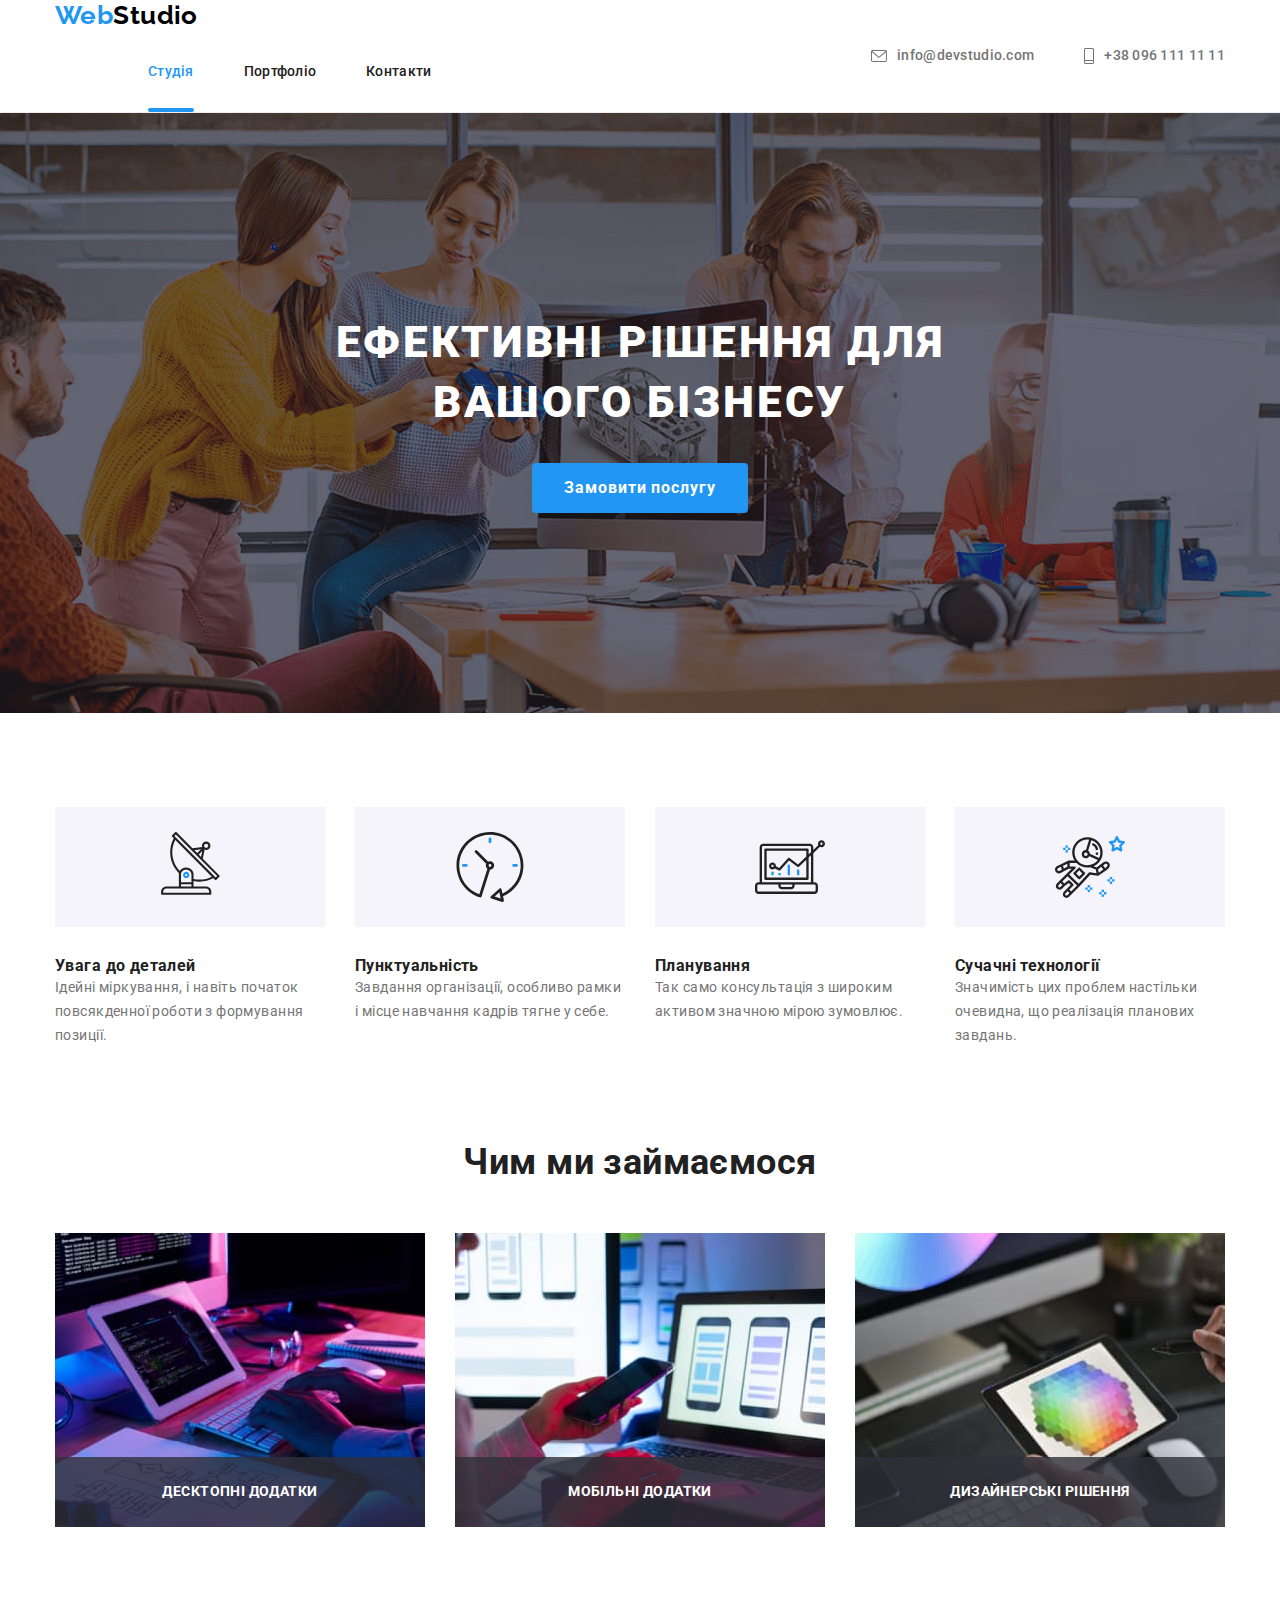
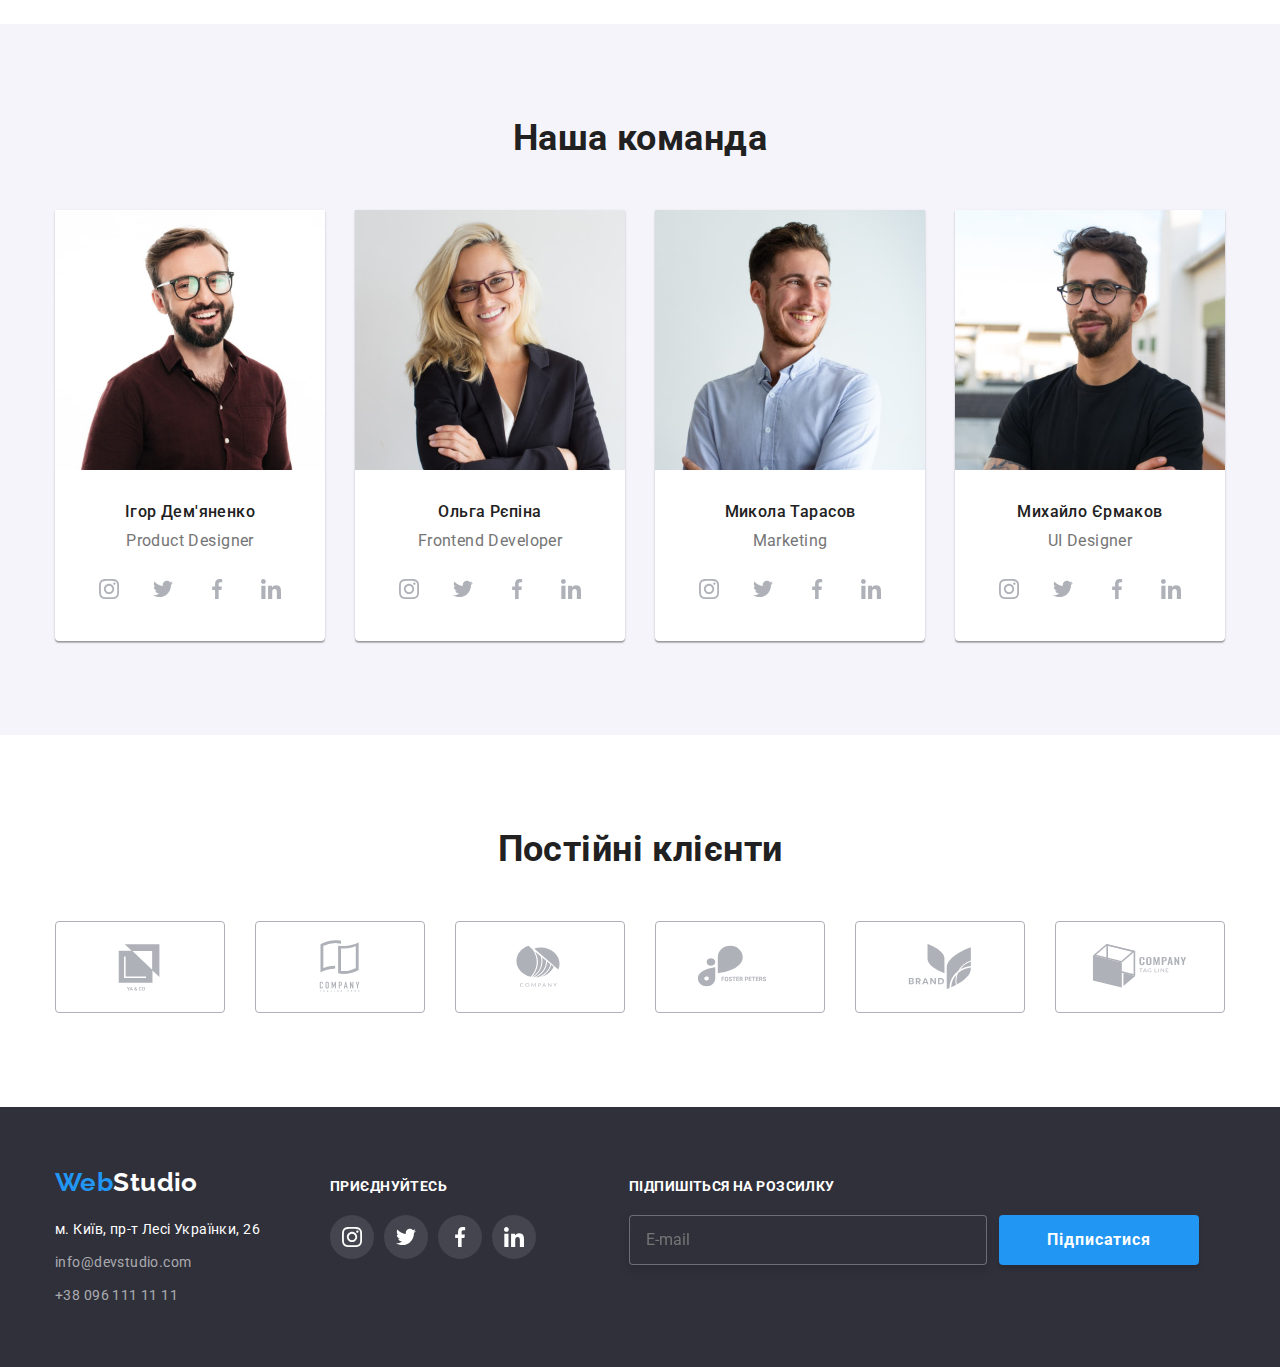
==== index.html @ 60413f48 "bem metodology" ====
<!DOCTYPE html>
<html lang="uk">
  <head>
    <meta charset="UTF-8" />
    <meta http-equiv="X-UA-Compatible" content="IE=edge" />
    <meta name="viewport" content="width=device-width, initial-scale=1.0" />
    <title>WebStudio</title>
    <link
      href="https://fonts.googleapis.com/css2?family=Raleway:wght@700&family=Roboto:wght@400;500;700;900&display=swap"
      rel="stylesheet"
    />
    <link
      rel="stylesheet"
      href="https://cdnjs.cloudflare.com/ajax/libs/modern-normalize/1.1.0/modern-normalize.min.css"
    />
    <link rel="stylesheet" href="./css/style.css" />
  </head>
  <body>
    <!--Header-->
    <header class="page-header">
      <div class="container container--nav">
        <nav class="site-nav">
          <a href="./index.html" class="header-logo"
            ><span class="header-logo__accent">Web</span>Studio</a
          >
          <ul class="site-nav__list">
            <li class="site-nav__item">
              <a href="./index.html" class="site-nav__link site-nav__current"
                >Студія</a
              >
            </li>
            <li class="site-nav__item">
              <a href="./portfolio.html" class="site-nav__link">Портфоліо</a>
            </li>
            <li class="site-nav_item">
              <a href="" class="site-nav__link">Контакти</a>
            </li>
          </ul>
        </nav>
        <ul class="header-address">
          <li class="header-adress__item">
            <a href="mailto:info@devstudio.com" class="header-adress__link"
              ><svg class="header-adress__icon" width="16" height="12">
                <use href="./images/symbol-defs.svg#icon-letter"></use></svg
              >info@devstudio.com</a
            >
          </li>
          <li class="header-adress__item">
            <a href="tel:+380961111111" class="header-adress__link"
              ><svg class="header-adress__icon" width="10" height="16">
                <use href="./images/symbol-defs.svg#icon-phone"></use></svg
              >+38 096 111 11 11</a
            >
          </li>
        </ul>
      </div>
    </header>
    <!--Unique pages-->
    <main>
      <!--Hero-->
      <section class="hero-page overlay">
        <h1 class="hero-page__header">Ефективні рішення для вашого бізнесу</h1>
        <button data-modal-open type="button" class="hero-page__button button">
          Замовити послугу
        </button>
      </section>
      <!--About company-->
      <section class="section about-company">
        <div class="container">
          <h2 class="about-company__title section-title" hidden>
            Про нашу компанію
          </h2>
          <ul class="about-company__list">
            <li class="about-company__item">
              <div class="about-company__advantages-section">
                <svg class="advantages-icon" width="70" height="70">
                  <use href="./images/symbol-defs.svg#icon-antenna"></use>
                </svg>
              </div>
              <h3 class="section-title">Увага до деталей</h3>
              <p class="about-company__advantages">
                Ідейні міркування, і навіть початок повсякденної роботи з
                формування позиції.
              </p>
            </li>
            <li class="about-company__item">
              <div class="about-company__advantages-section">
                <svg class="advantages-icon" width="70" height="70">
                  <use href="./images/symbol-defs.svg#icon-clock"></use>
                </svg>
              </div>
              <h3 class="section-title">Пунктуальність</h3>
              <p class="about-company__advantages">
                Завдання організації, особливо рамки і місце навчання кадрів
                тягне у себе.
              </p>
            </li>
            <li class="about-company__item">
              <div class="about-company__advantages-section">
                <svg class="advantages-icon" width="70" height="70">
                  <use href="./images/symbol-defs.svg#icon-diagram"></use>
                </svg>
              </div>
              <h3 class="section-title">Планування</h3>
              <p class="about-company__advantages">
                Так само консультація з широким активом значною мірою зумовлює.
              </p>
            </li>
            <li class="item">
              <div class="about-company__advantages-section">
                <svg class="advantages-icon" width="70" height="70">
                  <use href="./images/symbol-defs.svg#icon-astronaut"></use>
                </svg>
              </div>
              <h3 class="section-title">Сучачні технології</h3>
              <p class="about-company__advantages">
                Значимість цих проблем настільки очевидна, що реалізація
                планових завдань.
              </p>
            </li>
          </ul>
        </div>
      </section>
      <!-- What do we do? -->
      <section class="section what-we-do">
        <div class="container">
          <h2 class="what-we-do__title section-title">Чим ми займаємося</h2>
          <ul class="what-we-do__list">
            <li class="what-we-do__item">
              <img
                class="what-we-do__image"
                src="./images/img.jpg"
                alt="Картинка роботи №1"
                width="370"
              />
              <div class="what-we-do__description">
                <p>Десктопні додатки</p>
              </div>
            </li>
            <li class="what-we-do__item">
              <img
                class="what-we-do__image"
                src="./images/img2.jpg"
                alt="Картинка роботи №2"
                width="370"
              />
              <div class="what-we-do__description">
                <p>Мобільні додатки</p>
              </div>
            </li>
            <li class="what-we-do__item">
              <img
                class="what-we-do__image"
                src="./images/img3.jpg"
                alt="Картинка роботи №3"
                width="370"
              />
              <div class="what-we-do__description">
                <p>Дизайнерські рішення</p>
              </div>
            </li>
          </ul>
        </div>
      </section>
      <!-- Our team -->
      <section class="section our-team">
        <div class="container">
          <h2 class="our-team__title section-title">Наша команда</h2>
          <ul class="our-team__list">
            <li class="our-team__item">
              <img
                class="worker-photo"
                src="./images/first-worker.jpg"
                alt="Перший працівник"
                width="270"
              />
              <div class="team-characteristic">
                <h3 class="team-characteristic__title section-title">
                  Ігор Дем'яненко
                </h3>
                <p class="team-characteristic__description">Product Designer</p>
                <ul class="social-list">
                  <li class="social-list__item">
                    <a
                      class="social-list__link"
                      href="https://www.instagram.com/"
                      target="_blank"
                      rel="noreferrer noopener"
                    >
                      <svg class="social-list__icon" width="20" height="20">
                        <use
                          href="./images/symbol-defs.svg#icon-instagram"
                        ></use>
                      </svg>
                    </a>
                  </li>
                  <li class="social-list__item">
                    <a class="social-list__link" href="">
                      <svg class="social-list__icon" width="20" height="20">
                        <use href="./images/symbol-defs.svg#icon-twitter"></use>
                      </svg>
                    </a>
                  </li>
                  <li class="social-list__item">
                    <a class="social-list__link" href="">
                      <svg class="social-list__icon" width="20" height="20">
                        <use
                          href="./images/symbol-defs.svg#icon-facebook"
                        ></use>
                      </svg>
                    </a>
                  </li>
                  <li class="social-list__item">
                    <a class="social-list__link" href="">
                      <svg class="social-list__icon" width="20" height="20">
                        <use
                          href="./images/symbol-defs.svg#icon-linkedin"
                        ></use>
                      </svg>
                    </a>
                  </li>
                </ul>
              </div>
            </li>
            <li class="our-team__item">
              <img
                class="worker-photo"
                src="./images/second-worker.jpg"
                alt="Другий працівник"
                width="270"
              />
              <div class="team-characteristic">
                <h3 class="team-characteristic__title section-title">
                  Ольга Рєпіна
                </h3>
                <p class="team-characteristic__description">
                  Frontend Developer
                </p>
                <ul class="social-list">
                  <li class="social-list__item">
                    <a
                      class="social-list__link"
                      href="https://www.instagram.com/"
                      target="_blank"
                      rel="noreferrer noopener"
                    >
                      <svg class="social-list__icon" width="20" height="20">
                        <use
                          href="./images/symbol-defs.svg#icon-instagram"
                        ></use>
                      </svg>
                    </a>
                  </li>
                  <li class="social-list__item">
                    <a class="social-list__link" href="">
                      <svg class="social-list__icon" width="20" height="20">
                        <use href="./images/symbol-defs.svg#icon-twitter"></use>
                      </svg>
                    </a>
                  </li>
                  <li class="social-list__item">
                    <a class="social-list__link" href="">
                      <svg class="social-list__icon" width="20" height="20">
                        <use
                          href="./images/symbol-defs.svg#icon-facebook"
                        ></use>
                      </svg>
                    </a>
                  </li>
                  <li class="social-list__item">
                    <a class="social-list__link" href="">
                      <svg class="social-list__icon" width="20" height="20">
                        <use
                          href="./images/symbol-defs.svg#icon-linkedin"
                        ></use>
                      </svg>
                    </a>
                  </li>
                </ul>
              </div>
            </li>
            <li class="our-team__item">
              <img
                class="worker-photo"
                src="./images/third-worker.jpg"
                alt="Третій працівник"
                width="270"
              />
              <div class="team-characteristic">
                <h3 class="team-characteristic__title section-title">
                  Микола Тарасов
                </h3>
                <p class="team-characteristic__description">Marketing</p>
                <ul class="social-list">
                  <li class="social-list__item">
                    <a class="social-list__link" href="">
                      <svg class="social-list__icon" width="20" height="20">
                        <use
                          href="./images/symbol-defs.svg#icon-instagram"
                        ></use>
                      </svg>
                    </a>
                  </li>
                  <li class="social-list__item">
                    <a class="social-list__link" href="">
                      <svg class="social-list__icon" width="20" height="20">
                        <use href="./images/symbol-defs.svg#icon-twitter"></use>
                      </svg>
                    </a>
                  </li>
                  <li class="social-list__item">
                    <a class="social-list__link" href="">
                      <svg class="social-list__icon" width="20" height="20">
                        <use
                          href="./images/symbol-defs.svg#icon-facebook"
                        ></use>
                      </svg>
                    </a>
                  </li>
                  <li class="social-list__item">
                    <a class="social-list__link" href="">
                      <svg class="social-list__icon" width="20" height="20">
                        <use
                          href="./images/symbol-defs.svg#icon-linkedin"
                        ></use>
                      </svg>
                    </a>
                  </li>
                </ul>
              </div>
            </li>
            <li class="our-team__item">
              <img
                class="worker-photo"
                src="./images/fourth-worker.jpg"
                alt="Четвертий працівник"
                width="270"
              />
              <div class="team-characteristic">
                <h3 class="team-characteristic__title section-title">
                  Михайло Єрмаков
                </h3>
                <p class="team-characteristic__description">UI Designer</p>
                <ul class="social-list">
                  <li class="social-list__item">
                    <a class="social-list__link" href="">
                      <svg class="social-list__icon" width="20" height="20">
                        <use
                          href="./images/symbol-defs.svg#icon-instagram"
                        ></use>
                      </svg>
                    </a>
                  </li>
                  <li class="social-list__item">
                    <a class="social-list__link" href="">
                      <svg class="social-list__icon" width="20" height="20">
                        <use href="./images/symbol-defs.svg#icon-twitter"></use>
                      </svg>
                    </a>
                  </li>
                  <li class="social-list__item">
                    <a class="social-list__link" href="">
                      <svg class="social-list__icon" width="20" height="20">
                        <use
                          href="./images/symbol-defs.svg#icon-facebook"
                        ></use>
                      </svg>
                    </a>
                  </li>
                  <li class="social-list__item">
                    <a class="social-list__link" href="">
                      <svg class="social-list__icon" width="20" height="20">
                        <use
                          href="./images/symbol-defs.svg#icon-linkedin"
                        ></use>
                      </svg>
                    </a>
                  </li>
                </ul>
              </div>
            </li>
          </ul>
        </div>
      </section>
      <!-- Our clients section -->
      <section class="section our-clients">
        <h2 class="our-clients__title section-title">Постійні клієнти</h2>
        <ul class="our-clients__list">
          <li class="our-clients__item">
            <a class="our-clients__link" href="">
              <svg class="our-clients__icon" width="106" height="60">
                <use href="./images/symbol-defs.svg#icon-Logo"></use>
              </svg>
            </a>
          </li>
          <li class="our-clients__item">
            <a class="our-clients__link" href="">
              <svg class="our-clients__icon" width="106" height="60">
                <use href="./images/symbol-defs.svg#icon-Logo-2"></use>
              </svg>
            </a>
          </li>
          <li class="our-clients__item">
            <a class="our-clients__link" href="">
              <svg class="our-clients__icon" width="106" height="60">
                <use href="./images/symbol-defs.svg#icon-Logo-3"></use>
              </svg>
            </a>
          </li>
          <li class="our-clients__item">
            <a class="our-clients__link" href="">
              <svg class="our-clients__icon" width="106" height="60">
                <use href="./images/symbol-defs.svg#icon-Logo-4"></use>
              </svg>
            </a>
          </li>
          <li class="our-clients__item">
            <a class="our-clients__link" href="">
              <svg class="our-clients__icon" width="106" height="60">
                <use href="./images/symbol-defs.svg#icon-Logo-5"></use>
              </svg>
            </a>
          </li>
          <li class="our-clients__item">
            <a class="our-clients__link" href="">
              <svg class="our-clients__icon" width="106" height="60">
                <use href="./images/symbol-defs.svg#icon-Logo-6"></use>
              </svg>
            </a>
          </li>
        </ul>
      </section>
    </main>
    <!-- fotter -->
    <footer class="page-footer">
      <div class="container container-footer">
        <div class="main-footer">
          <a href="./index.html" class="footer-logo"
            ><span class="footer-logo__accent">Web</span>Studio</a
          >
          <address class="footer-address">
            <ul class="footer-address__list">
              <li class="footer-address__item">
                <a
                  href="https://goo.gl/maps/tUJnpnbdcwp7W9dC6"
                  target="_blank"
                  rel="noreferrer noopener"
                  class="footer-address__map"
                  >м. Київ, пр-т Лесі Українки, 26</a
                >
              </li>
              <li class="footer-address__item">
                <a href="mailto:info@devstudio.com" class="footer-address__info"
                  >info@devstudio.com</a
                >
              </li>
              <li class="footer-address__item">
                <a href="tel:+380961111111" class="footer-address__info"
                  >+38 096 111 11 11</a
                >
              </li>
            </ul>
          </address>
        </div>
        <div class="page-footer__joinUs">
          <strong class="page-footer__strong">Приєднуйтесь</strong>
          <ul class="footer-social-list social-list">
            <li class="footer-social-list__item">
              <a class="footer-social-list__link" href="">
                <svg class="footer-social-list__icon" width="20" height="20">
                  <use href="./images/symbol-defs.svg#icon-instagram"></use>
                </svg>
              </a>
            </li>
            <li class="footer-social-list__item">
              <a class="footer-social-list__link" href="">
                <svg class="footer-social-list__icon" width="20" height="20">
                  <use href="./images/symbol-defs.svg#icon-twitter"></use>
                </svg>
              </a>
            </li>
            <li class="footer-social-list__item">
              <a class="footer-social-list__link" href="">
                <svg class="footer-social-list__icon" width="20" height="20">
                  <use href="./images/symbol-defs.svg#icon-facebook"></use>
                </svg>
              </a>
            </li>
            <li class="footer-social-list__item">
              <a class="footer-social-list__link" href="">
                <svg class="footer-social-list__icon" width="20" height="20">
                  <use href="./images/symbol-defs.svg#icon-linkedin"></use>
                </svg>
              </a>
            </li>
          </ul>
        </div>
        <div class="mailing-list">
          <strong class="page-footer__strong">Підпишіться на розсилку</strong>
          <div>
            <form action="" class="mailing-list__wrapper">
              <input
                type="email"
                name="mailing-email"
                placeholder="E-mail"
                class="mailing-list__input"
              />
              <button type="button" class="mailing-list__button button">
                Підписатися
              </button>
            </form>
          </div>
        </div>
      </div>
    </footer>
    <!-- modal -->
    <div class="backdrop is-hidden" data-modal>
      <div class="modal">
        <button
          type="button"
          class="modal__close-button button"
          data-modal-close
        >
          <svg class="modal__close-icon">
            <use href="./images/symbol-defs.svg#icon-close-back"></use>
          </svg>
        </button>
        <h2 class="modal__title">Залиште свої дані, ми вам передвонимо</h2>
        <form action="" class="modal-form">
          <div class="modal-form__form-element">
            <label for="name" class="modal-form__label">Ім'я</label>
            <div class="modal-form__input-wrap">
              <input
                type="text"
                id="name"
                name="name"
                class="modal-form__input"
                required
              />
              <svg class="modal-form__form-icon" width="18" height="18">
                <use href="./images/symbol-defs.svg#icon-person-black"></use>
              </svg>
            </div>
          </div>

          <div class="modal-form__form-element">
            <label for="tel" class="modal-form__label">Телефон</label>
            <div class="modal-form__input-wrap">
              <input
                type="tel"
                id="tel"
                name="tel"
                class="modal-form__input"
                required
              />
              <svg class="modal-form__form-icon" width="18" height="18">
                <use href="./images/symbol-defs.svg#icon-phone-black"></use>
              </svg>
            </div>
          </div>

          <div class="modal-form__form-element">
            <label for="email" class="modal-form__label">Пошта</label>
            <div class="modal-form__input-wrap">
              <input
                type="email"
                id="email"
                name="email"
                class="modal-form__input"
                required
              />
              <svg class="modal-form__form-icon" width="18" height="18">
                <use href="./images/symbol-defs.svg#icon-email-black"></use>
              </svg>
            </div>
          </div>

          <div class="modal-form__form-element">
            <label for="textarea" class="modal-form__label">Комментар</label>
            <textarea
              name="textarea"
              id="textarea"
              placeholder="Введіть текст"
              class="modal-form__textarea"
            ></textarea>
          </div>
          <div class="accept">
            <input
              type="checkbox"
              id="checkbox"
              name="checkbox"
              class="accept__input"
              required
            />
            <label for="checkbox" class="accept__label">
              <div class="accept__checkbox">
                <svg class="accept-tick">
                  <use href="./images/symbol-defs.svg#icon-tick"></use>
                </svg>
              </div>
              Погоджуюся з розсилкою та приймаю &#8201;
              <a href="./index.html" class="accept__link"> Умови договору</a>
            </label>
          </div>
          <button type="submit" class="button modal-button">Відправити</button>
        </form>
      </div>
    </div>
    <script src="./js/modal.js"></script>
  </body>
</html>
---- css/style.css ----
/* Palette
primary white color #FFFFFF
secondary blue color #2196F3
black text color for headers #212121
description text color #757575
primary black background color #2F303A
secondary white background color #F5F4FA
completly dark color #000000
 */

:root {
  --primary-color: #ffffff;
  --secondary-color: #2196f3;
  --header-text-color: #212121;
  --description-text-color: #757575;
  --primary-background-color: #2f303a;
  --secondary-background-color: #f5f4fa;
  --dark-logo-color: #000000;
  --border-color: #eeeeee;
  --white-transparent-color: rgba(255, 255, 255, 0.6);
}

/* general */
body {
  color: var(--description-text-color);
  font-family: Roboto, sans-serif;
  letter-spacing: 0.03em;
  font-size: 14px;
}

.container {
  margin: 0 auto;
  width: 1200px;
  padding-left: 15px;
  padding-right: 15px;
  /* outline: 2px solid tomato; */
}

ul {
  list-style: none;
  margin: 0;
  padding: 0;
}
h1,
h2,
h3,
h4,
h5,
h6,
p {
  margin: 0;
  padding: 0;
}

.section-title {
  color: var(--header-text-color);
}

.section {
  padding-top: 94px;
  padding-bottom: 94px;
}

a {
  text-decoration: none;
}

img {
  max-width: 100%;
  height: auto;
}

.button {
  cursor: pointer;
  font-family: inherit;
}
/* general header */

.page-header {
  border-bottom: 1px solid var(--border-color);
}
.header-logo {
  color: var(--dark-logo-color);

  font-family: "Raleway";
  font-weight: 700;
  font-size: 26px;
  line-height: 1.19;
}

.header-logo__accent {
  color: var(--secondary-color);
}

.container--nav {
  display: flex;
  align-items: center;
}

.site-nav__list {
  display: flex;
  align-items: center;
  margin-left: 93px;
}

.site-nav__list .site-nav__item:not(:last-child) {
  margin-right: 50px;
}

.site-nav__list .site-nav__item {
  display: block;
  padding-top: 32px;
  padding-bottom: 32px;
}

.site-nav__link {
  color: var(--header-text-color);

  font-weight: 500;
  /* font-size: 14px; */
  line-height: 1.14;
  letter-spacing: 0.02em;
  transition: color 250ms cubic-bezier(0.4, 0, 0.2, 1);
}

.site-nav__link:hover,
.site-nav__link:focus {
  color: var(--secondary-color);
}

.site-nav__link.site-nav__current {
  color: var(--secondary-color);
  position: relative;
}

.site-nav__link.site-nav__current::after {
  content: "";
  display: inline-block;
  width: 100%;

  position: absolute;
  height: 4px;
  border-radius: 2px;
  left: 0;
  bottom: -33px;
  background-color: var(--secondary-color);
}

.header-address {
  align-items: center;
  display: flex;
  margin-left: auto;
}

.header-adress__item + .header-adress__item {
  margin-left: 50px;
}

.header-adress__link {
  display: flex;
  align-items: center;

  color: var(--description-text-color);
  font-weight: 500;
  font-size: 14px;
  line-height: 1.14;
  letter-spacing: 0.02em;

  transition: color 250ms cubic-bezier(0.4, 0, 0.2, 1);
}

.header-adress__link:hover,
.header-adress__link:focus {
  /* fill: var(--secondary-color); */
  color: var(--secondary-color);
}

.header-adress__icon {
  margin-right: 10px;
  fill: currentColor;
}

/* general footer  */

.page-footer {
  background-color: var(--primary-background-color);
  padding-top: 60px;
  padding-bottom: 60px;
}

.container-footer {
  display: flex;
  align-items: baseline;
}

.footer-address {
  line-height: 1.71;
}

.footer-adress__list {
  display: flex;
  flex-direction: column;
}

.footer-address__item:not(:last-child) {
  margin-bottom: 9px;
}

.footer-logo {
  margin-bottom: 20px;
  display: block;

  color: var(--primary-color);
  font-family: "Raleway";
  font-weight: 700;
  font-size: 26px;
  line-height: 1.19;
}

.footer-logo__accent {
  color: var(--secondary-color);
}

.footer-address__info {
  color: var(--white-transparent-color);
  font-style: normal;
  transition: color 250ms cubic-bezier(0.4, 0, 0.2, 1);
}

.footer-address__info:hover,
.footer-address__info:focus {
  color: var(--secondary-color);
}

.footer-address__map {
  color: var(--primary-color);
  font-style: normal;
  transition: color 250ms cubic-bezier(0.4, 0, 0.2, 1);
}

.footer-address__map:hover,
.footer-address__map:focus {
  color: var(--secondary-color);
}

.page-footer__joinUs {
  margin-left: 70px;
}

.page-footer__strong {
  color: var(--primary-color);
  font-weight: 700;
  font-size: 14px;
  line-height: 1.14;
  text-transform: uppercase;
}

.footer-social-list {
  margin-top: 20px;
  margin-bottom: 0;
}

.footer-social-list__link {
  /* padding: 12px; */
  border-radius: 50px;
  background-color: rgba(255, 255, 255, 0.1);
  display: flex;
  width: 44px;
  height: 44px;
  align-items: center;
  justify-content: center;
  transition: background-color 250ms cubic-bezier(0.4, 0, 0.2, 1);
}

.footer-social-list__link:hover,
.footer-social-list__link:focus {
  background-color: var(--secondary-color);
}

.footer-social-list__icon {
  fill: var(--primary-color);
}

.mailing-list {
  margin-left: 93px;
}

.mailing-list__wrapper {
  display: flex;
  align-items: baseline;
}

.mailing-list__input {
  margin-top: 20px;
  margin-right: 12px;
  padding: 15px 16px;
  width: 358px;
  height: 50px;

  border: 1px solid rgba(255, 255, 255, 0.3);
  filter: drop-shadow(0px 4px 4px rgba(0, 0, 0, 0.15));
  border-radius: 4px;

  color: rgba(255, 255, 255, 0.6);
  background: var(--primary-background-color);
  font-size: 16px;
  line-height: 1.25;
  outline: none;
}

.mailing-list__button {
  height: 50px;
  min-width: 200px;
  display: flex;
  align-items: center;
  justify-content: center;
  letter-spacing: 0.06em;

  background: #2196f3;
  box-shadow: 0px 4px 4px rgba(0, 0, 0, 0.15);
  border: none;
  border-radius: 4px;
  font-weight: 700;
  font-size: 16px;
  line-height: 1.88;

  color: var(--primary-color);
}

.mailing-list__::after {
  margin-left: 10px;
  content: "";
  width: 24px;
  height: 24px;
  background-image: url(../images/icon\ send.svg);
  background-size: contain;
}
/* main */
/* hero page */

.overlay {
  height: 600px;
  max-width: 1600px;

  margin-left: auto;
  margin-right: auto;
  background-image: linear-gradient(
      to right,
      rgba(47, 48, 58, 0.4),
      rgba(47, 48, 58, 0.4)
    ),
    url(../images/hero-img.png);

  background-size: cover;
  background-position: center;
  background-repeat: no-repeat;
}

.hero-page {
  padding-top: 200px;
  padding-bottom: 200px;

  text-align: center;
}

.hero-page__header {
  width: 696px;
  margin: 0 auto;
  margin-bottom: 30px;

  color: var(--primary-color);
  font-family: "Roboto";
  font-weight: 900;
  font-size: 44px;
  line-height: 1.36;

  letter-spacing: 0.06em;
  text-transform: uppercase;
}

.hero-page__button {
  display: inline-block;
  border-radius: 4px;
  min-width: 216px;
  min-height: 50px;

  color: var(--primary-color);
  background-color: var(--secondary-color);
  font-weight: 700;
  font-size: 16px;
  line-height: 1.88;
  letter-spacing: 0.06em;
  border: 0px;
}

/* About company section */

.about-company__title {
  margin-bottom: 10px;

  font-weight: 700;
  font-size: 14px;
  line-height: 1.14;
  letter-spacing: 0.03em;
  text-transform: uppercase;
}

.about-company__list {
  display: flex;
}

.about-company__item:not(:last-child) {
  margin-right: 30px;
}

.about-company__advantages-section {
  margin-bottom: 30px;
  display: flex;
  align-items: center;
  justify-content: center;

  width: 270px;
  height: 120px;
  background-color: var(--secondary-background-color);
}

.about-company__advantages {
  width: 270px;
  line-height: 1.71;
}

/* What do we do section */
.what-we-do {
  padding-top: 0;
}

.what-we-do__title {
  margin-bottom: 50px;

  font-weight: 700;
  font-size: 36px;
  line-height: 1.16;
  text-align: center;
}

.what-we-do__list {
  display: flex;
}

.what-we-do__item {
  position: relative;
}

.what-we-do__item:not(:last-child) {
  margin-right: 30px;
}

.what-we-do__description {
  width: 370px;
  height: 70px;
  position: absolute;
  background-color: rgba(47, 48, 58, 0.8);
  left: 0;
  bottom: 3px;
  display: flex;
  align-items: center;
  justify-content: center;

  font-family: "Roboto";
  font-weight: 700;
  font-size: 14px;
  line-height: 1.14;
  text-transform: uppercase;
  color: var(--primary-color);
}

.what-we-do__image {
  max-width: 100%;
  height: auto;
}

/* Our team section */
.our-team {
  background-color: var(--secondary-background-color);
}
.our-team__title {
  margin-bottom: 50px;
  font-weight: 700;
  font-size: 36px;
  line-height: 1.16;
  text-align: center;
}

.our-team__list {
  display: flex;
}

.our-team__item {
  text-align: center;
  background-color: var(--primary-color);

  box-shadow: 0px 1px 3px rgba(0, 0, 0, 0.12), 0px 1px 1px rgba(0, 0, 0, 0.14),
    0px 2px 1px rgba(0, 0, 0, 0.2);
  border-radius: 0px 0px 4px 4px;
}

.our-team__item:not(:last-child) {
  margin-right: 30px;
}

.team-characteristic__title {
  margin-bottom: 10px;

  font-weight: 500;
  font-size: 16px;
  line-height: 1.18;
}

.team-characteristic {
  padding-top: 30px;
  padding-bottom: 30px;
}

.team-characteristic__description {
  margin-bottom: 16px;
  font-size: 16px;
  line-height: 1.18;
}

.social-list {
  display: flex;
  justify-content: center;
  align-items: center;
  gap: 10px;
}

.social-list__link {
  display: flex;
  width: 44px;
  height: 44px;
  align-items: center;
  justify-content: center;

  transition: background-color 250ms cubic-bezier(0.4, 0, 0.2, 1),
    border-radius 250ms cubic-bezier(0.4, 0, 0.2, 1);
}

.social-list__link:hover,
.social-list__link:focus {
  background-color: var(--secondary-color);
  border-radius: 50px;
}

.social-list__icon {
  fill: #afb1b8;
  transition: fill 250ms cubic-bezier(0.4, 0, 0.2, 1);
}

.social-list__link:hover .social-list__icon,
.social-list__link:focus .social-list__icon {
  fill: var(--primary-color);
}

/* Our clients */
.our-clients__title {
  text-align: center;
  font-weight: 700;
  font-size: 36px;
  line-height: 1.16;

  margin-bottom: 50px;
}

.our-clients__list {
  display: flex;
  justify-content: center;
  gap: 30px;
}

.our-clients__list .our-clients__item {
  width: 170px;
  height: 92px;
}

.our-clients__icon {
  fill: currentColor;
}

.our-clients__link {
  border: 1px solid #afb1b8;
  color: #afb1b8;
  border-radius: 4px;
  display: flex;
  width: 100%;
  height: 100%;
  justify-content: center;
  align-items: center;

  transition: color 250ms cubic-bezier(0.4, 0, 0.2, 1),
    border 250ms cubic-bezier(0.4, 0, 0.2, 1);
}

.our-clients__link:hover,
.our-clients__hover:focus {
  color: var(--secondary-color);
  border: 1px solid var(--secondary-color);
}

/* portfolio */

.portfolio-buttons-list {
  justify-content: center;
  margin-bottom: 50px;
  display: flex;
  gap: 8px;
}

.portfolio-button {
  display: inline-block;
  padding: 6px 22px;
  border: 0px;
  border-radius: 4px;

  color: var(--header-text-color);
  background-color: var(--secondary-background-color);

  font-weight: 500;
  font-size: 16px;
  line-height: 1.62;
  text-align: center;
  transition: color 250ms cubic-bezier(0.4, 0, 0.2, 1),
    background-color 250ms cubic-bezier(0.4, 0, 0.2, 1),
    box-shadow 250ms cubic-bezier(0.4, 0, 0.2, 1);
}

.portfolio-button:hover,
.portfolio-button:focus {
  color: var(--primary-color);
  background-color: var(--secondary-color);
  box-shadow: 0px 3px 1px rgba(0, 0, 0, 0.1), 0px 1px 2px rgba(0, 0, 0, 0.08),
    0px 2px 2px rgba(0, 0, 0, 0.12);
}

.portfolio-list {
  display: flex;
  flex-wrap: wrap;
  gap: 30px;
}

.portfolio-link {
  display: block;
  transition: box-shadow 250ms cubic-bezier(0.4, 0, 0.2, 1);
}

.portfolio-link:hover,
.portfolio-link:focus {
  box-shadow: 0px 3px 1px rgba(0, 0, 0, 0.1), 0px 1px 2px rgba(0, 0, 0, 0.08),
    0px 2px 2px rgba(0, 0, 0, 0.12);
}

.portfolio-wrap-details {
  position: relative;
  overflow: hidden;
}

.portfolio-wrap-details img {
  display: block;
}

.portfolio-details {
  position: absolute;
  left: 0;
  top: 0;
  height: 100%;
  padding-left: 24px;
  padding-right: 24px;
  padding-top: 63px;

  font-size: 18px;
  line-height: 1.56;

  background-color: rgba(33, 150, 243, 0.9);
  color: var(--primary-color);

  transform: translateY(100%);
  transition: transform 250ms cubic-bezier(0.4, 0, 0.2, 1);
}

.portfolio-item:hover .portfolio-details,
.portfolio-item:focus .portfolio-details {
  transform: translateY(0);
}

.portfolio-characteristic {
  padding: 24px 20px;
  border: 1px solid var(--border-color);
  border-top: none;
}

.portfolio-list .section-title {
  margin-bottom: 4px;
  font-weight: 700;
  font-size: 18px;
  line-height: 2;
  letter-spacing: 0.06em;
}

.portfolio-description {
  font-size: 16px;
  line-height: 1.88;
  color: var(--description-text-color);
}

/* modal */
.backdrop {
  position: fixed;
  top: 0;
  left: 0;
  width: 100%;
  height: 100vh;
  background: rgba(0, 0, 0, 0.2);

  opacity: 1;
  transition: opacity 250ms cubic-bezier(0.4, 0, 0.2, 1),
    visibility 250ms cubic-bezier(0.4, 0, 0.2, 1);
  transition: opacity 250ms cubic-bezier(0.4, 0, 0.2, 1);
}

.backdrop .is-hidden .modal {
  transform: translate(-50%, -50%) scale(1.1);
}

.modal {
  position: absolute;
  padding: 40px;
  width: 528px;
  height: 581px;
  top: 50%;
  left: 50%;
  transform: translate(-50%, -50%) scale(1);
  background-color: var(--primary-color);

  transition: transform 250ms cubic-bezier(0.4, 0, 0.2, 1),
    opacity 250ms cubic-bezier(0.4, 0, 0.2, 1);
}

.is-hidden {
  opacity: 0;
  visibility: hidden;
  pointer-events: none;

  transform: translate(-50%, -50%) scale(1.1);
}

.no-scroll {
  overflow: hidden;
}

.modal__close-button {
  position: absolute;
  top: 8px;
  right: 8px;
  cursor: pointer;
  width: 30px;
  height: 30px;
  display: flex;
  justify-content: center;
  align-items: center;
  border-radius: 50%;
  border: 1px solid rgba(0, 0, 0, 0.1);
  color: var(--dark-logo-color);
  background-color: var(--primary-color);
  transition: background-color 250ms cubic-bezier(0.4, 0, 0.2, 1);
}

.modal__close-button:hover,
.modal__close-button:focus {
  fill: var(--secondary-color);
}

.modal__close-icon {
  width: 18px;
  height: 18px;
}

.modal__title {
  margin-bottom: 12px;
  font-weight: 700;
  font-size: 20px;
  line-height: 1.15;
  text-align: center;
  color: var(--header-text-color);
}

.modal-form__form-element {
  display: flex;
  flex-direction: column;
  margin-top: 10px;
  margin-bottom: 10px;
}

.modal-form__input-wrap {
  position: relative;
}

.modal-form__form-icon {
  position: absolute;
  top: 50%;
  left: 12px;

  transform: translateY(-50%);
}

.modal-form__label {
  margin-bottom: 4px;
}

.modal-form__input:focus + .modal-form__form-icon {
  fill: var(--secondary-color);
}

.modal-form__input {
  width: 448px;
  height: 40px;
  border: none;
  padding-left: 42px;

  border: 1px solid rgba(33, 33, 33, 0.2);
  border-radius: 4px;
  outline: none;

  font-family: inherit;
  font-size: 100%;
  line-height: 1.15;

  color: rgba(117, 117, 117);

  transition: border 250ms cubic-bezier(0.4, 0, 0.2, 1);
}

.modal-form__input:focus {
  border: 1px solid var(--secondary-color);
}

.modal-form__textarea {
  width: 100%;
  height: 120px;
  padding: 12px 16px;

  border: 1px solid rgba(33, 33, 33, 0.2);
  border-radius: 4px;
  resize: none;
  outline: none;

  font-family: inherit;
  font-size: 100%;
  line-height: 1.15;

  color: rgba(117, 117, 117);

  transition: border 250ms cubic-bezier(0.4, 0, 0.2, 1);
}

.modal-form__textarea:focus {
  border: 1px solid var(--secondary-color);
}

.modal-button {
  margin: 0 auto;
  padding: 10px 42px;

  font-weight: 700;
  font-size: 16px;
  line-height: 1.88;

  display: flex;
  align-items: center;
  text-align: center;
  letter-spacing: 0.06em;

  background: #2196f3;
  color: var(--primary-color);
  box-shadow: 0px 4px 4px rgba(0, 0, 0, 0.15);
  border-radius: 4px;
  border: none;
}

.accept {
  margin-top: 20px;
  margin-bottom: 30px;
}

.accept__link {
  text-decoration: underline;
  color: var(--secondary-color);
}

.accept__input {
  position: absolute;
  white-space: nowrap;
  width: 1px;
  height: 1px;
  overflow: hidden;
  border: 0;
  padding: 0;
  clip: rect(0 0 0 0);
  clip-path: inset(50%);
  margin: -1px;
}

.accept__label {
  font-size: 14px;
  line-height: 1.71;

  display: flex;
  justify-content: center;
  align-items: center;
}

.accept__checkbox {
  margin-right: 5px;
  width: 15px;
  height: 15px;
  border: 2px solid var(--header-text-color);
  border-radius: 2px;
  display: flex;
  align-items: center;
}

.accept-tick {
  display: none;
}

.accept__input:checked + .accept__label .accept__checkbox {
  background: var(--secondary-color);
  border: 2px solid var(--secondary-color);
}

.accept__input:checked + .accept__label .accept-tick {
  display: block;
}
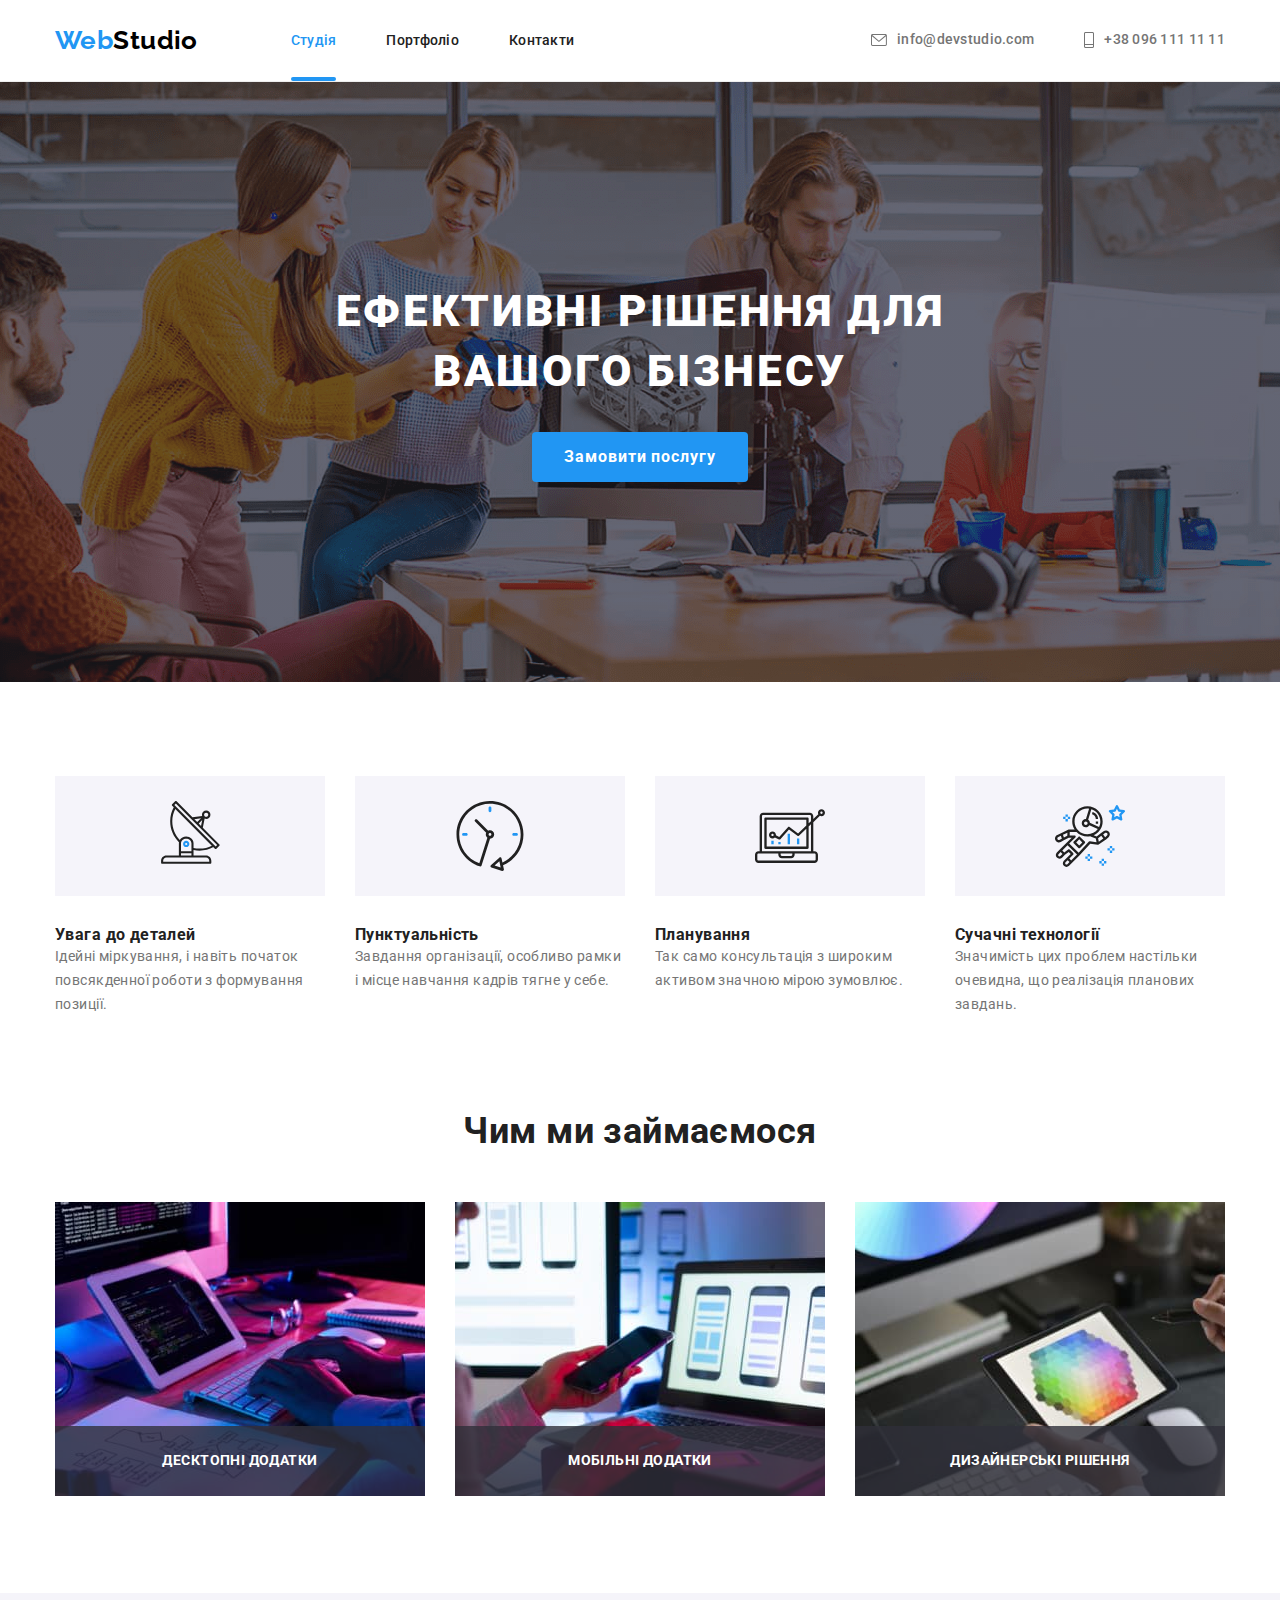
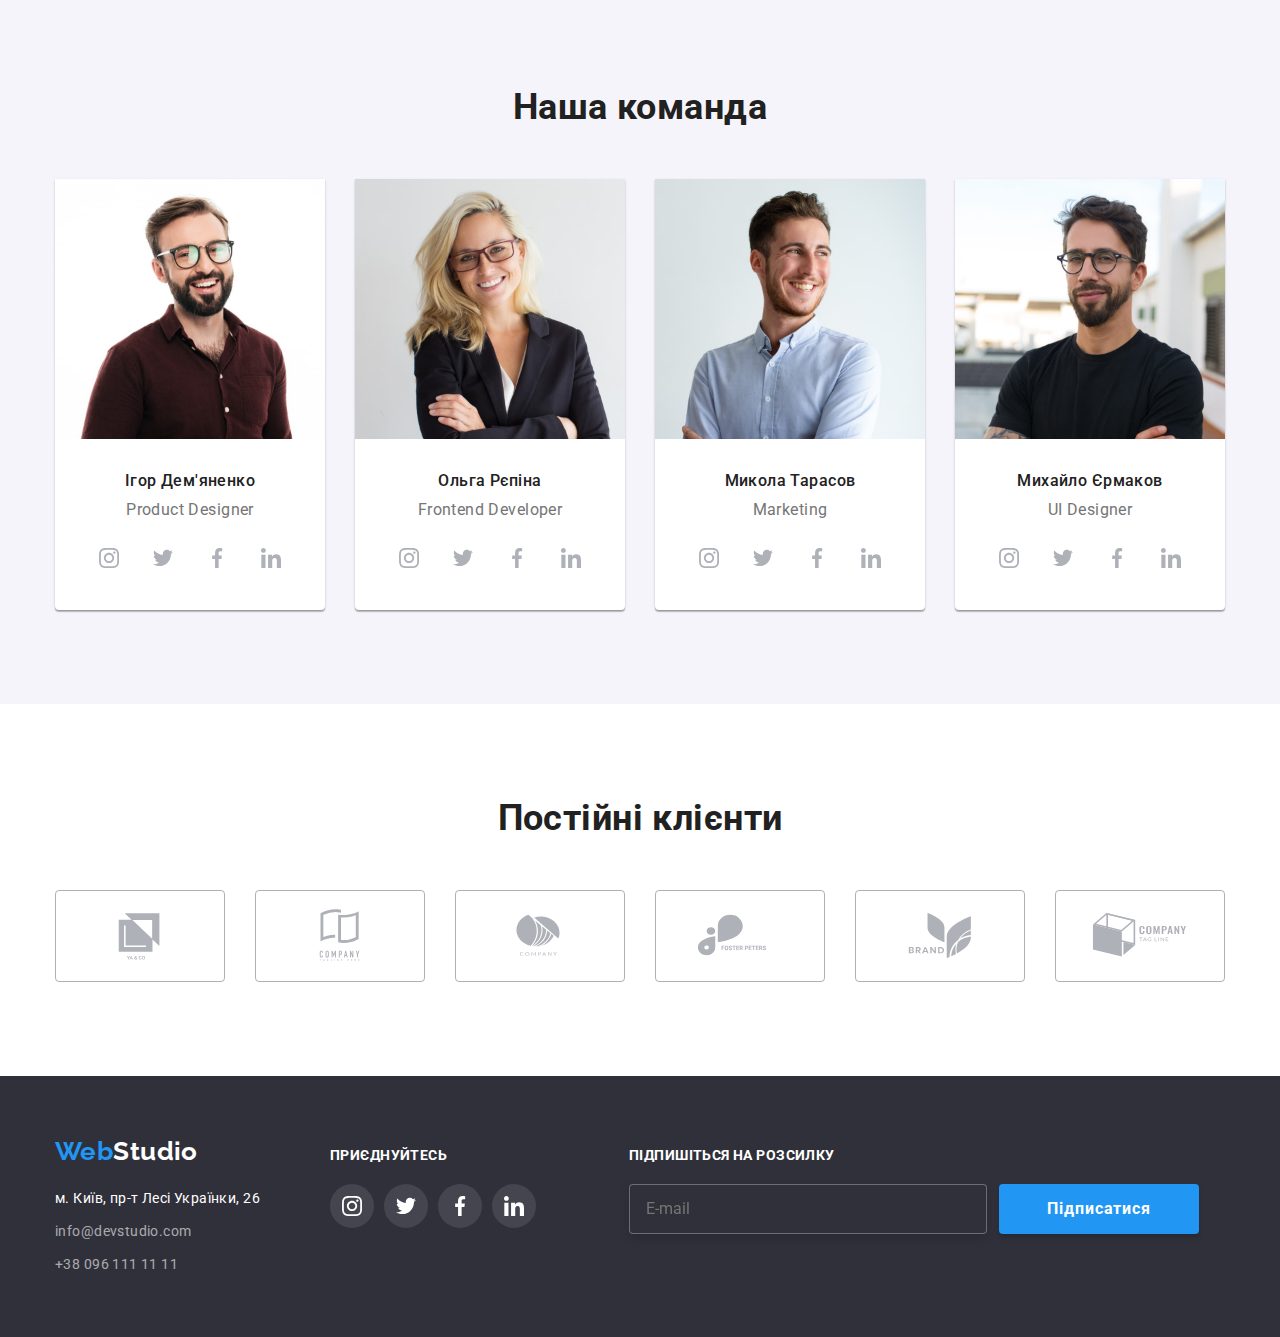
==== commit 9ea14e5f: "sass" ====
--- a/index.html
+++ b/index.html
@@ -13,7 +13,7 @@
       rel="stylesheet"
       href="https://cdnjs.cloudflare.com/ajax/libs/modern-normalize/1.1.0/modern-normalize.min.css"
     />
-    <link rel="stylesheet" href="./css/style.css" />
+    <link rel="stylesheet" href="./css/main.min.css" />
   </head>
   <body>
     <!--Header-->
@@ -38,16 +38,16 @@
           </ul>
         </nav>
         <ul class="header-address">
-          <li class="header-adress__item">
-            <a href="mailto:info@devstudio.com" class="header-adress__link"
-              ><svg class="header-adress__icon" width="16" height="12">
+          <li class="header-address__item">
+            <a href="mailto:info@devstudio.com" class="header-address__link"
+              ><svg class="header-address__icon" width="16" height="12">
                 <use href="./images/symbol-defs.svg#icon-letter"></use></svg
               >info@devstudio.com</a
             >
           </li>
-          <li class="header-adress__item">
-            <a href="tel:+380961111111" class="header-adress__link"
-              ><svg class="header-adress__icon" width="10" height="16">
+          <li class="header-address__item">
+            <a href="tel:+380961111111" class="header-address__link"
+              ><svg class="header-address__icon" width="10" height="16">
                 <use href="./images/symbol-defs.svg#icon-phone"></use></svg
               >+38 096 111 11 11</a
             >
@@ -594,7 +594,7 @@
             />
             <label for="checkbox" class="accept__label">
               <div class="accept__checkbox">
-                <svg class="accept-tick">
+                <svg class="accept__tick">
                   <use href="./images/symbol-defs.svg#icon-tick"></use>
                 </svg>
               </div>
--- a/css/main.min.css
+++ b/css/main.min.css
@@ -0,0 +1 @@
+:root{--primary-color: #ffffff;--secondary-color: #2196f3;--header-text-color: #212121;--description-text-color: #757575;--primary-background-color: #2f303a;--secondary-background-color: #f5f4fa;--dark-logo-color: #000000;--border-color: #eeeeee;--white-transparent-color: rgba(255, 255, 255, 0.6)}body{color:var(--description-text-color);font-family:Roboto,sans-serif;letter-spacing:.03em;font-size:14px}.container{margin:0 auto;width:1200px;padding-left:15px;padding-right:15px}ul{list-style:none;margin:0;padding:0}h1,h2,h3,h4,h5,h6,p{margin:0;padding:0}.section-title{color:var(--header-text-color)}.section{padding-top:94px;padding-bottom:94px}a{text-decoration:none}img{max-width:100%;height:auto}.button{cursor:pointer;font-family:inherit}.page-header{border-bottom:1px solid var(--border-color)}.header-logo{color:var(--dark-logo-color);font-family:"Raleway";font-weight:700;font-size:26px;line-height:1.19}.header-logo__accent{color:var(--secondary-color)}.container--nav{display:-webkit-box;display:-ms-flexbox;display:flex;-webkit-box-align:center;-ms-flex-align:center;align-items:center}.site-nav{display:-webkit-box;display:-ms-flexbox;display:flex;-webkit-box-align:center;-ms-flex-align:center;align-items:center}.site-nav__list{display:-webkit-box;display:-ms-flexbox;display:flex;-webkit-box-align:center;-ms-flex-align:center;align-items:center;margin-left:93px}.site-nav__item:not(:last-child){margin-right:50px}.site-nav__item{display:block;padding-top:32px;padding-bottom:32px}.site-nav__link{color:var(--header-text-color);font-weight:500;line-height:1.14;letter-spacing:.02em;-webkit-transition:color 250ms cubic-bezier(0.4, 0, 0.2, 1);transition:color 250ms cubic-bezier(0.4, 0, 0.2, 1)}.site-nav__link:hover,.site-nav__link:focus{color:var(--secondary-color)}.site-nav__link.site-nav__current{color:var(--secondary-color);position:relative}.site-nav__link.site-nav__current::after{content:"";display:inline-block;width:100%;position:absolute;height:4px;border-radius:2px;left:0;bottom:-33px;background-color:var(--secondary-color)}.header-address{-webkit-box-align:center;-ms-flex-align:center;align-items:center;display:-webkit-box;display:-ms-flexbox;display:flex;margin-left:auto}.header-address__item+.header-address__item{margin-left:50px}.header-address__link{display:-webkit-box;display:-ms-flexbox;display:flex;-webkit-box-align:center;-ms-flex-align:center;align-items:center;color:var(--description-text-color);font-weight:500;font-size:14px;line-height:1.14;letter-spacing:.02em;-webkit-transition:color 250ms cubic-bezier(0.4, 0, 0.2, 1);transition:color 250ms cubic-bezier(0.4, 0, 0.2, 1)}.header-address__link:hover,.header-address__link:focus{color:var(--secondary-color)}.header-address__icon{margin-right:10px;fill:currentColor}.page-footer{background-color:var(--primary-background-color);padding-top:60px;padding-bottom:60px}.page-footer__joinUs{margin-left:70px}.page-footer__strong{color:var(--primary-color);font-weight:700;font-size:14px;line-height:1.14;text-transform:uppercase}.container-footer{display:-webkit-box;display:-ms-flexbox;display:flex;-webkit-box-align:baseline;-ms-flex-align:baseline;align-items:baseline}.footer-logo{margin-bottom:20px;display:block;color:var(--primary-color);font-family:"Raleway";font-weight:700;font-size:26px;line-height:1.19}.footer-logo__accent{color:var(--secondary-color)}.footer-address{line-height:1.71}.footer-address__list{display:-webkit-box;display:-ms-flexbox;display:flex;-webkit-box-orient:vertical;-webkit-box-direction:normal;-ms-flex-direction:column;flex-direction:column}.footer-address__item:not(:last-child){margin-bottom:9px}.footer-address__info{color:var(--white-transparent-color);font-style:normal;-webkit-transition:color 250ms cubic-bezier(0.4, 0, 0.2, 1);transition:color 250ms cubic-bezier(0.4, 0, 0.2, 1)}.footer-address__info:hover,.footer-address__info:focus{color:var(--secondary-color)}.footer-address__map{color:var(--primary-color);font-style:normal;-webkit-transition:color 250ms cubic-bezier(0.4, 0, 0.2, 1);transition:color 250ms cubic-bezier(0.4, 0, 0.2, 1)}.footer-address__map:hover,.footer-address__map:focus{color:var(--secondary-color)}.footer-social-list{margin-top:20px;margin-bottom:0}.footer-social-list__link{border-radius:50px;background-color:rgba(255,255,255,.1);display:-webkit-box;display:-ms-flexbox;display:flex;width:44px;height:44px;-webkit-box-align:center;-ms-flex-align:center;align-items:center;-webkit-box-pack:center;-ms-flex-pack:center;justify-content:center;-webkit-transition:background-color 250ms cubic-bezier(0.4, 0, 0.2, 1);transition:background-color 250ms cubic-bezier(0.4, 0, 0.2, 1)}.footer-social-list__link:hover,.footer-social-list__link:focus{background-color:var(--secondary-color)}.footer-social-list__icon{fill:var(--primary-color)}.mailing-list{margin-left:93px}.mailing-list__wrapper{display:-webkit-box;display:-ms-flexbox;display:flex;-webkit-box-align:baseline;-ms-flex-align:baseline;align-items:baseline}.mailing-list__input{margin-top:20px;margin-right:12px;padding:15px 16px;width:358px;height:50px;border:1px solid rgba(255,255,255,.3);-webkit-filter:drop-shadow(0px 4px 4px rgba(0, 0, 0, 0.15));filter:drop-shadow(0px 4px 4px rgba(0, 0, 0, 0.15));border-radius:4px;color:rgba(255,255,255,.6);background:var(--primary-background-color);font-size:16px;line-height:1.25;outline:none}.mailing-list__button{height:50px;min-width:200px;display:-webkit-box;display:-ms-flexbox;display:flex;-webkit-box-align:center;-ms-flex-align:center;align-items:center;-webkit-box-pack:center;-ms-flex-pack:center;justify-content:center;letter-spacing:.06em;background:#2196f3;-webkit-box-shadow:0px 4px 4px rgba(0,0,0,.15);box-shadow:0px 4px 4px rgba(0,0,0,.15);border:none;border-radius:4px;font-weight:700;font-size:16px;line-height:1.88;color:var(--primary-color)}.mailing-list__::after{margin-left:10px;content:"";width:24px;height:24px;background-image:url(../images/icon\ send.svg);background-size:contain}.overlay{height:600px;max-width:1600px;margin-left:auto;margin-right:auto;background-image:-webkit-gradient(linear, left top, right top, from(rgba(47, 48, 58, 0.4)), to(rgba(47, 48, 58, 0.4))),url(../images/hero-img.png);background-image:linear-gradient(to right, rgba(47, 48, 58, 0.4), rgba(47, 48, 58, 0.4)),url(../images/hero-img.png);background-size:cover;background-position:center;background-repeat:no-repeat}.hero-page{padding-top:200px;padding-bottom:200px;text-align:center}.hero-page__header{width:696px;margin:0 auto;margin-bottom:30px;color:var(--primary-color);font-family:"Roboto";font-weight:900;font-size:44px;line-height:1.36;letter-spacing:.06em;text-transform:uppercase}.hero-page__button{display:inline-block;border-radius:4px;min-width:216px;min-height:50px;color:var(--primary-color);background-color:var(--secondary-color);font-weight:700;font-size:16px;line-height:1.88;letter-spacing:.06em;border:0px}.about-company__title{margin-bottom:10px;font-weight:700;font-size:14px;line-height:1.14;letter-spacing:.03em;text-transform:uppercase}.about-company__list{display:-webkit-box;display:-ms-flexbox;display:flex}.about-company__item:not(:last-child){margin-right:30px}.about-company__advantages-section{margin-bottom:30px;display:-webkit-box;display:-ms-flexbox;display:flex;-webkit-box-align:center;-ms-flex-align:center;align-items:center;-webkit-box-pack:center;-ms-flex-pack:center;justify-content:center;width:270px;height:120px;background-color:var(--secondary-background-color)}.about-company__advantages{width:270px;line-height:1.71}.what-we-do{padding-top:0}.what-we-do__title{margin-bottom:50px;font-weight:700;font-size:36px;line-height:1.16;text-align:center}.what-we-do__list{display:-webkit-box;display:-ms-flexbox;display:flex}.what-we-do__item{position:relative}.what-we-do__item:not(:last-child){margin-right:30px}.what-we-do__description{width:370px;height:70px;position:absolute;background-color:rgba(47,48,58,.8);left:0;bottom:3px;display:-webkit-box;display:-ms-flexbox;display:flex;-webkit-box-align:center;-ms-flex-align:center;align-items:center;-webkit-box-pack:center;-ms-flex-pack:center;justify-content:center;font-family:"Roboto";font-weight:700;font-size:14px;line-height:1.14;text-transform:uppercase;color:var(--primary-color)}.what-we-do__image{max-width:100%;height:auto}.our-team{background-color:var(--secondary-background-color)}.our-team__title{margin-bottom:50px;font-weight:700;font-size:36px;line-height:1.16;text-align:center}.our-team__list{display:-webkit-box;display:-ms-flexbox;display:flex}.our-team__item{text-align:center;background-color:var(--primary-color);-webkit-box-shadow:0px 1px 3px rgba(0,0,0,.12),0px 1px 1px rgba(0,0,0,.14),0px 2px 1px rgba(0,0,0,.2);box-shadow:0px 1px 3px rgba(0,0,0,.12),0px 1px 1px rgba(0,0,0,.14),0px 2px 1px rgba(0,0,0,.2);border-radius:0px 0px 4px 4px}.our-team__item:not(:last-child){margin-right:30px}.team-characteristic{padding-top:30px;padding-bottom:30px}.team-characteristic__title{margin-bottom:10px;font-weight:500;font-size:16px;line-height:1.18}.team-characteristic__description{margin-bottom:16px;font-size:16px;line-height:1.18}.social-list{display:-webkit-box;display:-ms-flexbox;display:flex;-webkit-box-pack:center;-ms-flex-pack:center;justify-content:center;-webkit-box-align:center;-ms-flex-align:center;align-items:center;gap:10px}.social-list__link{display:-webkit-box;display:-ms-flexbox;display:flex;width:44px;height:44px;-webkit-box-align:center;-ms-flex-align:center;align-items:center;-webkit-box-pack:center;-ms-flex-pack:center;justify-content:center;-webkit-transition:background-color 250ms cubic-bezier(0.4, 0, 0.2, 1),border-radius 250ms cubic-bezier(0.4, 0, 0.2, 1);transition:background-color 250ms cubic-bezier(0.4, 0, 0.2, 1),border-radius 250ms cubic-bezier(0.4, 0, 0.2, 1)}.social-list__link:hover,.social-list__link:focus{background-color:var(--secondary-color);border-radius:50px}.social-list__icon{fill:#afb1b8;-webkit-transition:fill 250ms cubic-bezier(0.4, 0, 0.2, 1);transition:fill 250ms cubic-bezier(0.4, 0, 0.2, 1)}.social-list__link:hover .social-list__icon,.social-list__link:focus .social-list__icon{fill:var(--primary-color)}.our-clients__title{text-align:center;font-weight:700;font-size:36px;line-height:1.16;margin-bottom:50px}.our-clients__list{display:-webkit-box;display:-ms-flexbox;display:flex;-webkit-box-pack:center;-ms-flex-pack:center;justify-content:center;gap:30px}.our-clients__item{width:170px;height:92px}.our-clients__icon{fill:currentColor}.our-clients__link{border:1px solid #afb1b8;color:#afb1b8;border-radius:4px;display:-webkit-box;display:-ms-flexbox;display:flex;width:100%;height:100%;-webkit-box-pack:center;-ms-flex-pack:center;justify-content:center;-webkit-box-align:center;-ms-flex-align:center;align-items:center;-webkit-transition:color 250ms cubic-bezier(0.4, 0, 0.2, 1),border 250ms cubic-bezier(0.4, 0, 0.2, 1);transition:color 250ms cubic-bezier(0.4, 0, 0.2, 1),border 250ms cubic-bezier(0.4, 0, 0.2, 1)}.our-clients__link:hover,.our-clients__hover:focus{color:var(--secondary-color);border:1px solid var(--secondary-color)}.portfolio-buttons-list{-webkit-box-pack:center;-ms-flex-pack:center;justify-content:center;margin-bottom:50px;display:-webkit-box;display:-ms-flexbox;display:flex;gap:8px}.portfolio-button{display:inline-block;padding:6px 22px;border:0px;border-radius:4px;color:var(--header-text-color);background-color:var(--secondary-background-color);font-weight:500;font-size:16px;line-height:1.62;text-align:center;-webkit-transition:color 250ms cubic-bezier(0.4, 0, 0.2, 1),background-color 250ms cubic-bezier(0.4, 0, 0.2, 1),-webkit-box-shadow 250ms cubic-bezier(0.4, 0, 0.2, 1);transition:color 250ms cubic-bezier(0.4, 0, 0.2, 1),background-color 250ms cubic-bezier(0.4, 0, 0.2, 1),-webkit-box-shadow 250ms cubic-bezier(0.4, 0, 0.2, 1);transition:color 250ms cubic-bezier(0.4, 0, 0.2, 1),background-color 250ms cubic-bezier(0.4, 0, 0.2, 1),box-shadow 250ms cubic-bezier(0.4, 0, 0.2, 1);transition:color 250ms cubic-bezier(0.4, 0, 0.2, 1),background-color 250ms cubic-bezier(0.4, 0, 0.2, 1),box-shadow 250ms cubic-bezier(0.4, 0, 0.2, 1),-webkit-box-shadow 250ms cubic-bezier(0.4, 0, 0.2, 1)}.portfolio-button:hover,.portfolio-button:focus{color:var(--primary-color);background-color:var(--secondary-color);-webkit-box-shadow:0px 3px 1px rgba(0,0,0,.1),0px 1px 2px rgba(0,0,0,.08),0px 2px 2px rgba(0,0,0,.12);box-shadow:0px 3px 1px rgba(0,0,0,.1),0px 1px 2px rgba(0,0,0,.08),0px 2px 2px rgba(0,0,0,.12)}.portfolio-list{display:-webkit-box;display:-ms-flexbox;display:flex;-ms-flex-wrap:wrap;flex-wrap:wrap;gap:30px}.portfolio-link{display:block;-webkit-transition:-webkit-box-shadow 250ms cubic-bezier(0.4, 0, 0.2, 1);transition:-webkit-box-shadow 250ms cubic-bezier(0.4, 0, 0.2, 1);transition:box-shadow 250ms cubic-bezier(0.4, 0, 0.2, 1);transition:box-shadow 250ms cubic-bezier(0.4, 0, 0.2, 1), -webkit-box-shadow 250ms cubic-bezier(0.4, 0, 0.2, 1)}.portfolio-link:hover,.portfolio-link:focus{-webkit-box-shadow:0px 3px 1px rgba(0,0,0,.1),0px 1px 2px rgba(0,0,0,.08),0px 2px 2px rgba(0,0,0,.12);box-shadow:0px 3px 1px rgba(0,0,0,.1),0px 1px 2px rgba(0,0,0,.08),0px 2px 2px rgba(0,0,0,.12)}.portfolio-wrap-details{position:relative;overflow:hidden}.portfolio-wrap-details img{display:block}.portfolio-details{position:absolute;left:0;top:0;height:100%;padding-left:24px;padding-right:24px;padding-top:63px;font-size:18px;line-height:1.56;background-color:rgba(33,150,243,.9);color:var(--primary-color);-webkit-transform:translateY(100%);transform:translateY(100%);-webkit-transition:-webkit-transform 250ms cubic-bezier(0.4, 0, 0.2, 1);transition:-webkit-transform 250ms cubic-bezier(0.4, 0, 0.2, 1);transition:transform 250ms cubic-bezier(0.4, 0, 0.2, 1);transition:transform 250ms cubic-bezier(0.4, 0, 0.2, 1), -webkit-transform 250ms cubic-bezier(0.4, 0, 0.2, 1)}.portfolio-item:hover .portfolio-details,.portfolio-item:focus .portfolio-details{-webkit-transform:translateY(0);transform:translateY(0)}.portfolio-characteristic{padding:24px 20px;border:1px solid var(--border-color);border-top:none}.portfolio-list .section-title{margin-bottom:4px;font-weight:700;font-size:18px;line-height:2;letter-spacing:.06em}.portfolio-description{font-size:16px;line-height:1.88;color:var(--description-text-color)}.backdrop{position:fixed;top:0;left:0;width:100%;height:100vh;background:rgba(0,0,0,.2);opacity:1;-webkit-transition:opacity 250ms cubic-bezier(0.4, 0, 0.2, 1),visibility 250ms cubic-bezier(0.4, 0, 0.2, 1);transition:opacity 250ms cubic-bezier(0.4, 0, 0.2, 1),visibility 250ms cubic-bezier(0.4, 0, 0.2, 1);-webkit-transition:opacity 250ms cubic-bezier(0.4, 0, 0.2, 1);transition:opacity 250ms cubic-bezier(0.4, 0, 0.2, 1)}.backdrop .is-hidden .modal{-webkit-transform:translate(-50%, -50%) scale(1.1);transform:translate(-50%, -50%) scale(1.1)}.is-hidden{opacity:0;visibility:hidden;pointer-events:none;-webkit-transform:translate(-50%, -50%) scale(1.1);transform:translate(-50%, -50%) scale(1.1)}.no-scroll{overflow:hidden}.modal{position:absolute;padding:40px;width:528px;height:581px;top:50%;left:50%;-webkit-transform:translate(-50%, -50%) scale(1);transform:translate(-50%, -50%) scale(1);background-color:var(--primary-color);-webkit-transition:opacity 250ms cubic-bezier(0.4, 0, 0.2, 1),-webkit-transform 250ms cubic-bezier(0.4, 0, 0.2, 1);transition:opacity 250ms cubic-bezier(0.4, 0, 0.2, 1),-webkit-transform 250ms cubic-bezier(0.4, 0, 0.2, 1);transition:transform 250ms cubic-bezier(0.4, 0, 0.2, 1),opacity 250ms cubic-bezier(0.4, 0, 0.2, 1);transition:transform 250ms cubic-bezier(0.4, 0, 0.2, 1),opacity 250ms cubic-bezier(0.4, 0, 0.2, 1),-webkit-transform 250ms cubic-bezier(0.4, 0, 0.2, 1)}.modal__close-button{position:absolute;top:8px;right:8px;cursor:pointer;width:30px;height:30px;display:-webkit-box;display:-ms-flexbox;display:flex;-webkit-box-pack:center;-ms-flex-pack:center;justify-content:center;-webkit-box-align:center;-ms-flex-align:center;align-items:center;border-radius:50%;border:1px solid rgba(0,0,0,.1);color:var(--dark-logo-color);background-color:var(--primary-color);-webkit-transition:background-color 250ms cubic-bezier(0.4, 0, 0.2, 1);transition:background-color 250ms cubic-bezier(0.4, 0, 0.2, 1)}.modal__close-button:hover,.modal__close-button:focus{fill:var(--secondary-color)}.modal__close-icon{width:18px;height:18px}.modal__title{margin-bottom:12px;font-weight:700;font-size:20px;line-height:1.15;text-align:center;color:var(--header-text-color)}.modal-form__form-element{display:-webkit-box;display:-ms-flexbox;display:flex;-webkit-box-orient:vertical;-webkit-box-direction:normal;-ms-flex-direction:column;flex-direction:column;margin-top:10px;margin-bottom:10px}.modal-form__input-wrap{position:relative}.modal-form__form-icon{position:absolute;top:50%;left:12px;-webkit-transform:translateY(-50%);transform:translateY(-50%)}.modal-form__label{margin-bottom:4px}.modal-form__input:focus+.modal-form__form-icon{fill:var(--secondary-color)}.modal-form__input{width:448px;height:40px;border:none;padding-left:42px;border:1px solid rgba(33,33,33,.2);border-radius:4px;outline:none;font-family:inherit;font-size:100%;line-height:1.15;color:#757575;-webkit-transition:border 250ms cubic-bezier(0.4, 0, 0.2, 1);transition:border 250ms cubic-bezier(0.4, 0, 0.2, 1)}.modal-form__input:focus{border:1px solid var(--secondary-color)}.modal-form__textarea{width:100%;height:120px;padding:12px 16px;border:1px solid rgba(33,33,33,.2);border-radius:4px;resize:none;outline:none;font-family:inherit;font-size:100%;line-height:1.15;color:#757575;-webkit-transition:border 250ms cubic-bezier(0.4, 0, 0.2, 1);transition:border 250ms cubic-bezier(0.4, 0, 0.2, 1)}.modal-form__textarea:focus{border:1px solid var(--secondary-color)}.modal-button{margin:0 auto;padding:10px 42px;font-weight:700;font-size:16px;line-height:1.88;display:-webkit-box;display:-ms-flexbox;display:flex;-webkit-box-align:center;-ms-flex-align:center;align-items:center;text-align:center;letter-spacing:.06em;background:#2196f3;color:var(--primary-color);-webkit-box-shadow:0px 4px 4px rgba(0,0,0,.15);box-shadow:0px 4px 4px rgba(0,0,0,.15);border-radius:4px;border:none}.accept{margin-top:20px;margin-bottom:30px}.accept__link{text-decoration:underline;color:var(--secondary-color)}.accept__input{position:absolute;white-space:nowrap;width:1px;height:1px;overflow:hidden;border:0;padding:0;clip:rect(0 0 0 0);-webkit-clip-path:inset(50%);clip-path:inset(50%);margin:-1px}.accept__label{font-size:14px;line-height:1.71;display:-webkit-box;display:-ms-flexbox;display:flex;-webkit-box-pack:center;-ms-flex-pack:center;justify-content:center;-webkit-box-align:center;-ms-flex-align:center;align-items:center}.accept__checkbox{margin-right:5px;width:15px;height:15px;border:2px solid var(--header-text-color);border-radius:2px;display:-webkit-box;display:-ms-flexbox;display:flex;-webkit-box-align:center;-ms-flex-align:center;align-items:center}.accept__tick{display:none}.accept__input:checked+.accept__label .accept__checkbox{background:var(--secondary-color);border:2px solid var(--secondary-color)}.accept__input:checked+.accept__label .accept__tick{display:block}/*# sourceMappingURL=main.min.css.map */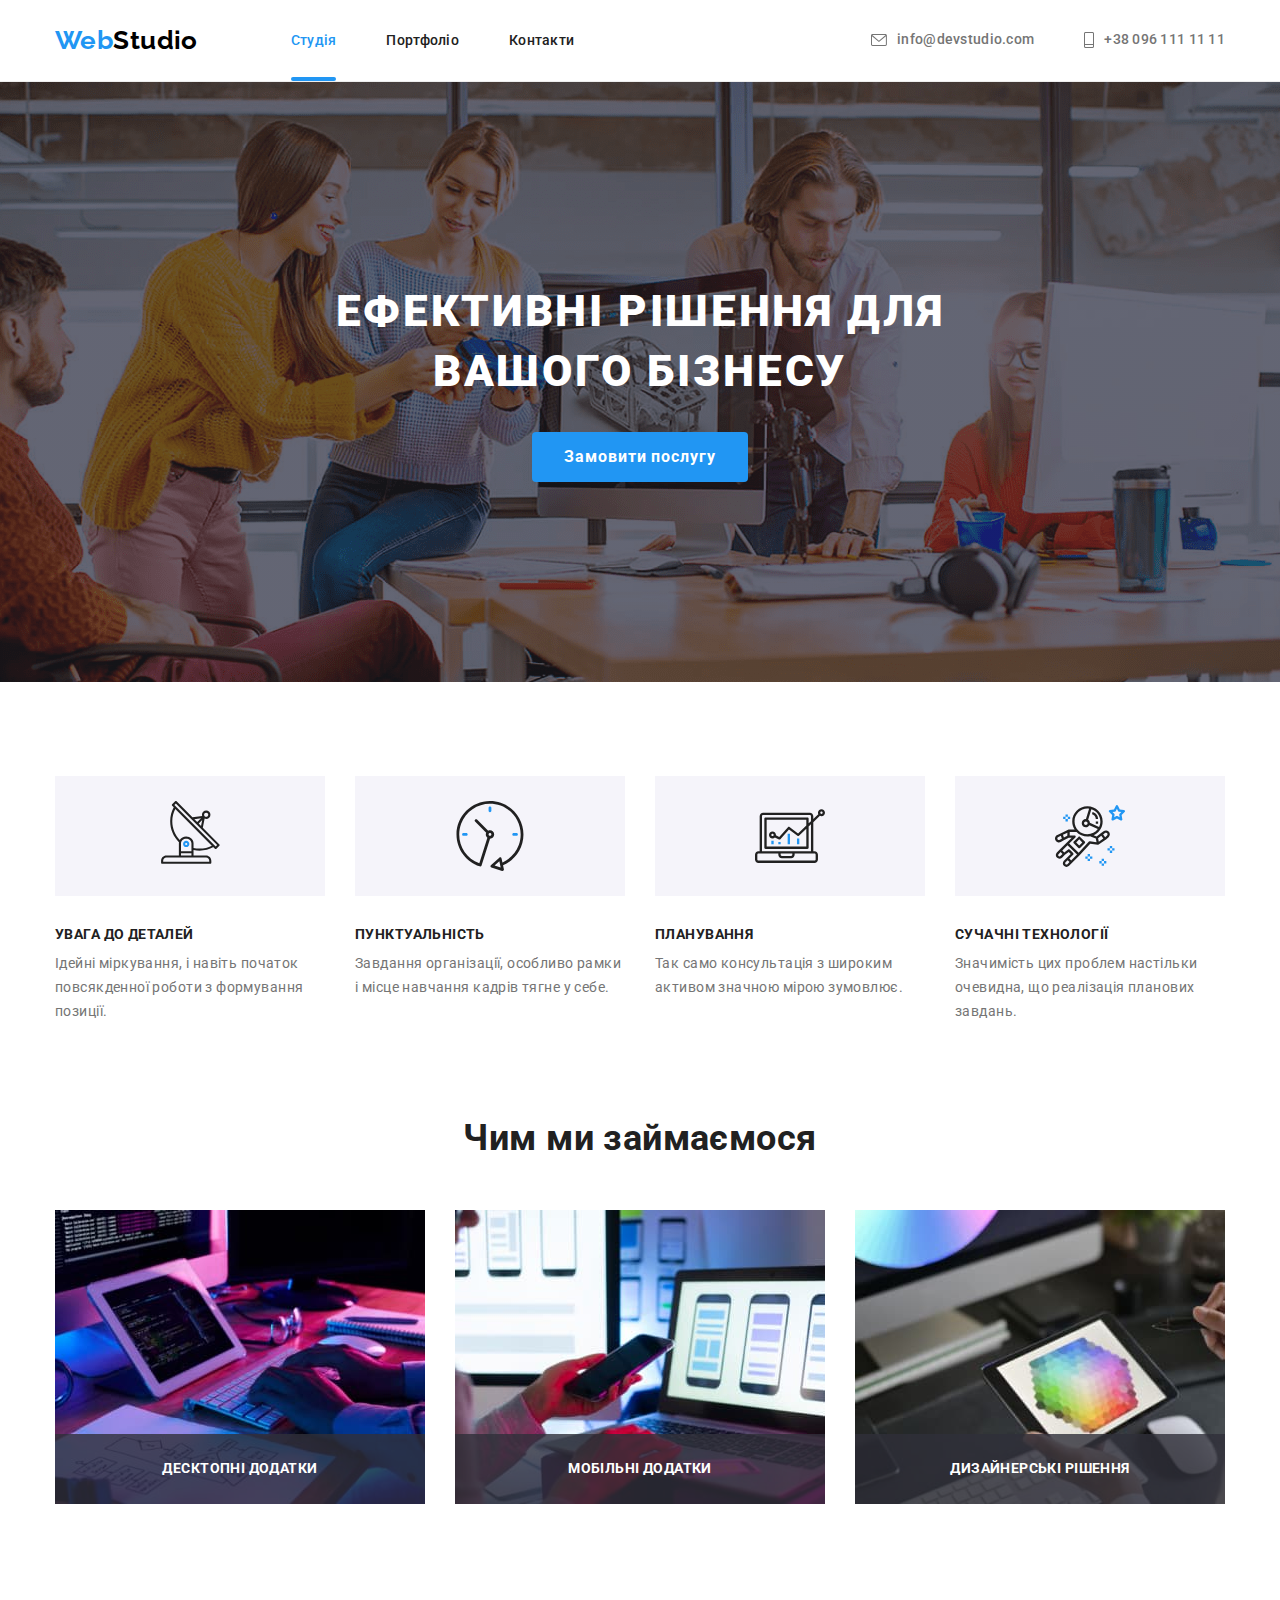
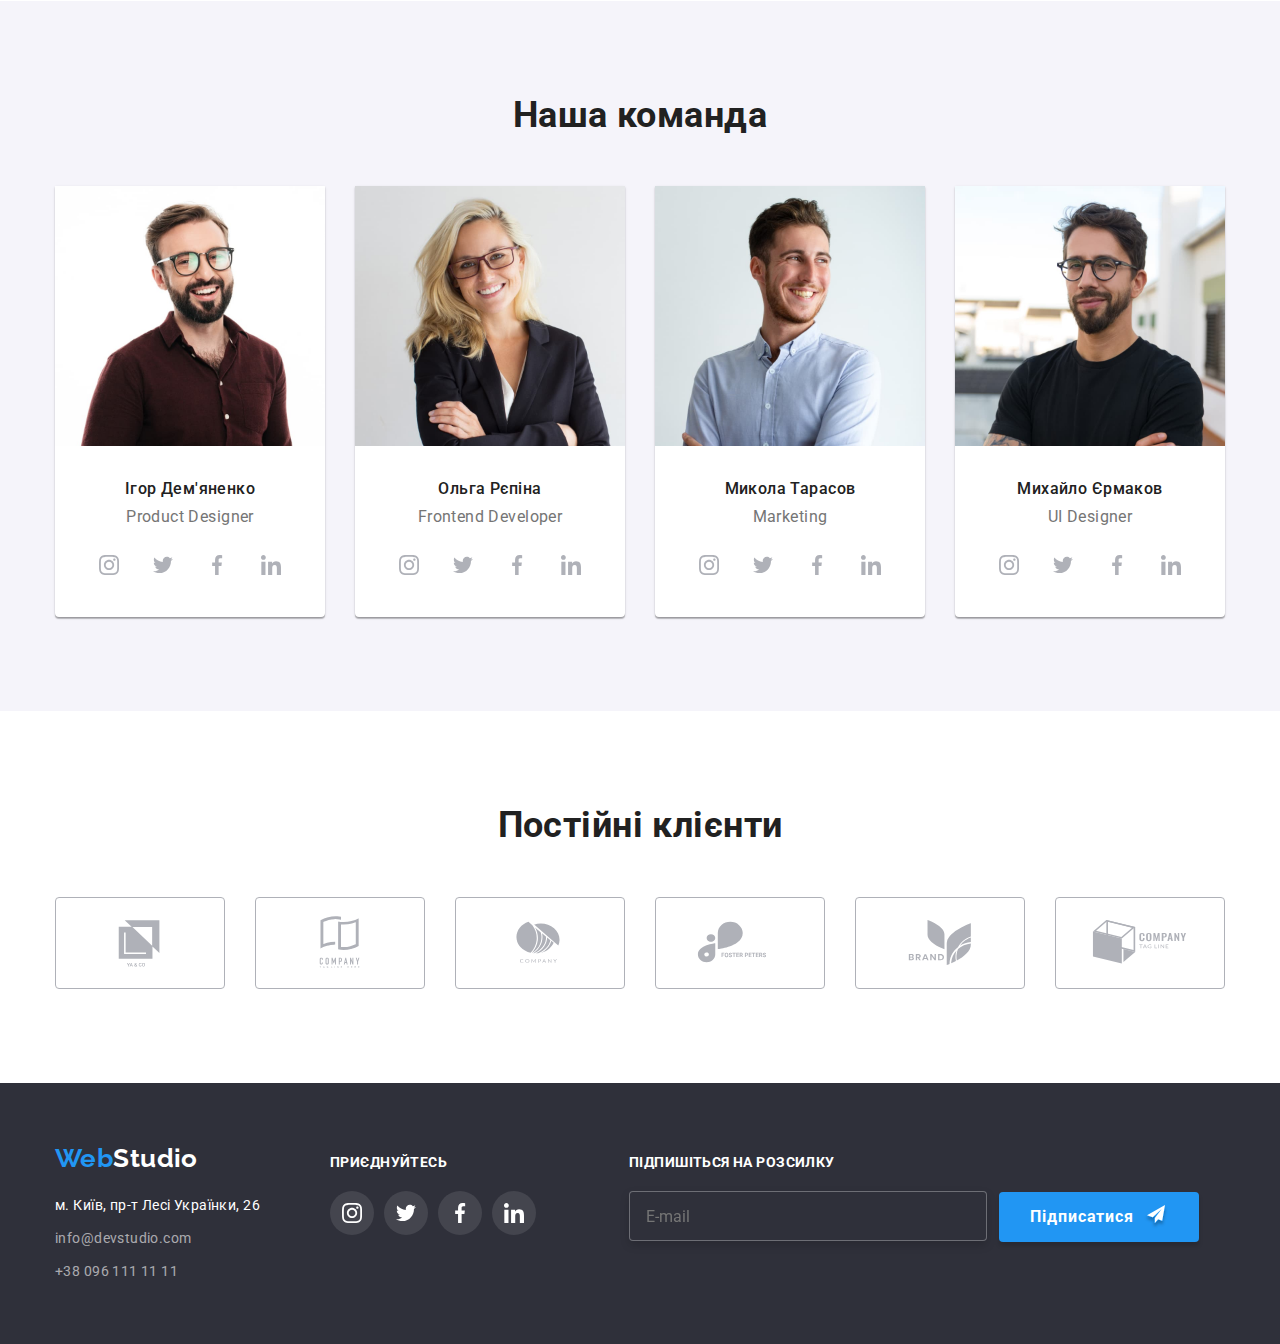
==== commit 54a7df25: "finish" ====
--- a/index.html
+++ b/index.html
@@ -72,48 +72,48 @@
           </h2>
           <ul class="about-company__list">
             <li class="about-company__item">
-              <div class="about-company__advantages-section">
+              <div class="advantages-section">
                 <svg class="advantages-icon" width="70" height="70">
                   <use href="./images/symbol-defs.svg#icon-antenna"></use>
                 </svg>
               </div>
-              <h3 class="section-title">Увага до деталей</h3>
-              <p class="about-company__advantages">
+              <h3 class="advantages-section__title">Увага до деталей</h3>
+              <p class="advantages-section__description">
                 Ідейні міркування, і навіть початок повсякденної роботи з
                 формування позиції.
               </p>
             </li>
             <li class="about-company__item">
-              <div class="about-company__advantages-section">
+              <div class="advantages-section">
                 <svg class="advantages-icon" width="70" height="70">
                   <use href="./images/symbol-defs.svg#icon-clock"></use>
                 </svg>
               </div>
-              <h3 class="section-title">Пунктуальність</h3>
-              <p class="about-company__advantages">
+              <h3 class="advantages-section__title">Пунктуальність</h3>
+              <p class="advantages-section__description">
                 Завдання організації, особливо рамки і місце навчання кадрів
                 тягне у себе.
               </p>
             </li>
             <li class="about-company__item">
-              <div class="about-company__advantages-section">
+              <div class="advantages-section">
                 <svg class="advantages-icon" width="70" height="70">
                   <use href="./images/symbol-defs.svg#icon-diagram"></use>
                 </svg>
               </div>
-              <h3 class="section-title">Планування</h3>
-              <p class="about-company__advantages">
+              <h3 class="advantages-section__title">Планування</h3>
+              <p class="advantages-section__description">
                 Так само консультація з широким активом значною мірою зумовлює.
               </p>
             </li>
             <li class="item">
-              <div class="about-company__advantages-section">
+              <div class="advantages-section">
                 <svg class="advantages-icon" width="70" height="70">
                   <use href="./images/symbol-defs.svg#icon-astronaut"></use>
                 </svg>
               </div>
-              <h3 class="section-title">Сучачні технології</h3>
-              <p class="about-company__advantages">
+              <h3 class="advantages-section__title">Сучачні технології</h3>
+              <p class="advantages-section__description">
                 Значимість цих проблем настільки очевидна, що реалізація
                 планових завдань.
               </p>
--- a/css/main.min.css
+++ b/css/main.min.css
@@ -1 +1 @@
-:root{--primary-color: #ffffff;--secondary-color: #2196f3;--header-text-color: #212121;--description-text-color: #757575;--primary-background-color: #2f303a;--secondary-background-color: #f5f4fa;--dark-logo-color: #000000;--border-color: #eeeeee;--white-transparent-color: rgba(255, 255, 255, 0.6)}body{color:var(--description-text-color);font-family:Roboto,sans-serif;letter-spacing:.03em;font-size:14px}.container{margin:0 auto;width:1200px;padding-left:15px;padding-right:15px}ul{list-style:none;margin:0;padding:0}h1,h2,h3,h4,h5,h6,p{margin:0;padding:0}.section-title{color:var(--header-text-color)}.section{padding-top:94px;padding-bottom:94px}a{text-decoration:none}img{max-width:100%;height:auto}.button{cursor:pointer;font-family:inherit}.page-header{border-bottom:1px solid var(--border-color)}.header-logo{color:var(--dark-logo-color);font-family:"Raleway";font-weight:700;font-size:26px;line-height:1.19}.header-logo__accent{color:var(--secondary-color)}.container--nav{display:-webkit-box;display:-ms-flexbox;display:flex;-webkit-box-align:center;-ms-flex-align:center;align-items:center}.site-nav{display:-webkit-box;display:-ms-flexbox;display:flex;-webkit-box-align:center;-ms-flex-align:center;align-items:center}.site-nav__list{display:-webkit-box;display:-ms-flexbox;display:flex;-webkit-box-align:center;-ms-flex-align:center;align-items:center;margin-left:93px}.site-nav__item:not(:last-child){margin-right:50px}.site-nav__item{display:block;padding-top:32px;padding-bottom:32px}.site-nav__link{color:var(--header-text-color);font-weight:500;line-height:1.14;letter-spacing:.02em;-webkit-transition:color 250ms cubic-bezier(0.4, 0, 0.2, 1);transition:color 250ms cubic-bezier(0.4, 0, 0.2, 1)}.site-nav__link:hover,.site-nav__link:focus{color:var(--secondary-color)}.site-nav__link.site-nav__current{color:var(--secondary-color);position:relative}.site-nav__link.site-nav__current::after{content:"";display:inline-block;width:100%;position:absolute;height:4px;border-radius:2px;left:0;bottom:-33px;background-color:var(--secondary-color)}.header-address{-webkit-box-align:center;-ms-flex-align:center;align-items:center;display:-webkit-box;display:-ms-flexbox;display:flex;margin-left:auto}.header-address__item+.header-address__item{margin-left:50px}.header-address__link{display:-webkit-box;display:-ms-flexbox;display:flex;-webkit-box-align:center;-ms-flex-align:center;align-items:center;color:var(--description-text-color);font-weight:500;font-size:14px;line-height:1.14;letter-spacing:.02em;-webkit-transition:color 250ms cubic-bezier(0.4, 0, 0.2, 1);transition:color 250ms cubic-bezier(0.4, 0, 0.2, 1)}.header-address__link:hover,.header-address__link:focus{color:var(--secondary-color)}.header-address__icon{margin-right:10px;fill:currentColor}.page-footer{background-color:var(--primary-background-color);padding-top:60px;padding-bottom:60px}.page-footer__joinUs{margin-left:70px}.page-footer__strong{color:var(--primary-color);font-weight:700;font-size:14px;line-height:1.14;text-transform:uppercase}.container-footer{display:-webkit-box;display:-ms-flexbox;display:flex;-webkit-box-align:baseline;-ms-flex-align:baseline;align-items:baseline}.footer-logo{margin-bottom:20px;display:block;color:var(--primary-color);font-family:"Raleway";font-weight:700;font-size:26px;line-height:1.19}.footer-logo__accent{color:var(--secondary-color)}.footer-address{line-height:1.71}.footer-address__list{display:-webkit-box;display:-ms-flexbox;display:flex;-webkit-box-orient:vertical;-webkit-box-direction:normal;-ms-flex-direction:column;flex-direction:column}.footer-address__item:not(:last-child){margin-bottom:9px}.footer-address__info{color:var(--white-transparent-color);font-style:normal;-webkit-transition:color 250ms cubic-bezier(0.4, 0, 0.2, 1);transition:color 250ms cubic-bezier(0.4, 0, 0.2, 1)}.footer-address__info:hover,.footer-address__info:focus{color:var(--secondary-color)}.footer-address__map{color:var(--primary-color);font-style:normal;-webkit-transition:color 250ms cubic-bezier(0.4, 0, 0.2, 1);transition:color 250ms cubic-bezier(0.4, 0, 0.2, 1)}.footer-address__map:hover,.footer-address__map:focus{color:var(--secondary-color)}.footer-social-list{margin-top:20px;margin-bottom:0}.footer-social-list__link{border-radius:50px;background-color:rgba(255,255,255,.1);display:-webkit-box;display:-ms-flexbox;display:flex;width:44px;height:44px;-webkit-box-align:center;-ms-flex-align:center;align-items:center;-webkit-box-pack:center;-ms-flex-pack:center;justify-content:center;-webkit-transition:background-color 250ms cubic-bezier(0.4, 0, 0.2, 1);transition:background-color 250ms cubic-bezier(0.4, 0, 0.2, 1)}.footer-social-list__link:hover,.footer-social-list__link:focus{background-color:var(--secondary-color)}.footer-social-list__icon{fill:var(--primary-color)}.mailing-list{margin-left:93px}.mailing-list__wrapper{display:-webkit-box;display:-ms-flexbox;display:flex;-webkit-box-align:baseline;-ms-flex-align:baseline;align-items:baseline}.mailing-list__input{margin-top:20px;margin-right:12px;padding:15px 16px;width:358px;height:50px;border:1px solid rgba(255,255,255,.3);-webkit-filter:drop-shadow(0px 4px 4px rgba(0, 0, 0, 0.15));filter:drop-shadow(0px 4px 4px rgba(0, 0, 0, 0.15));border-radius:4px;color:rgba(255,255,255,.6);background:var(--primary-background-color);font-size:16px;line-height:1.25;outline:none}.mailing-list__button{height:50px;min-width:200px;display:-webkit-box;display:-ms-flexbox;display:flex;-webkit-box-align:center;-ms-flex-align:center;align-items:center;-webkit-box-pack:center;-ms-flex-pack:center;justify-content:center;letter-spacing:.06em;background:#2196f3;-webkit-box-shadow:0px 4px 4px rgba(0,0,0,.15);box-shadow:0px 4px 4px rgba(0,0,0,.15);border:none;border-radius:4px;font-weight:700;font-size:16px;line-height:1.88;color:var(--primary-color)}.mailing-list__::after{margin-left:10px;content:"";width:24px;height:24px;background-image:url(../images/icon\ send.svg);background-size:contain}.overlay{height:600px;max-width:1600px;margin-left:auto;margin-right:auto;background-image:-webkit-gradient(linear, left top, right top, from(rgba(47, 48, 58, 0.4)), to(rgba(47, 48, 58, 0.4))),url(../images/hero-img.png);background-image:linear-gradient(to right, rgba(47, 48, 58, 0.4), rgba(47, 48, 58, 0.4)),url(../images/hero-img.png);background-size:cover;background-position:center;background-repeat:no-repeat}.hero-page{padding-top:200px;padding-bottom:200px;text-align:center}.hero-page__header{width:696px;margin:0 auto;margin-bottom:30px;color:var(--primary-color);font-family:"Roboto";font-weight:900;font-size:44px;line-height:1.36;letter-spacing:.06em;text-transform:uppercase}.hero-page__button{display:inline-block;border-radius:4px;min-width:216px;min-height:50px;color:var(--primary-color);background-color:var(--secondary-color);font-weight:700;font-size:16px;line-height:1.88;letter-spacing:.06em;border:0px}.about-company__title{margin-bottom:10px;font-weight:700;font-size:14px;line-height:1.14;letter-spacing:.03em;text-transform:uppercase}.about-company__list{display:-webkit-box;display:-ms-flexbox;display:flex}.about-company__item:not(:last-child){margin-right:30px}.about-company__advantages-section{margin-bottom:30px;display:-webkit-box;display:-ms-flexbox;display:flex;-webkit-box-align:center;-ms-flex-align:center;align-items:center;-webkit-box-pack:center;-ms-flex-pack:center;justify-content:center;width:270px;height:120px;background-color:var(--secondary-background-color)}.about-company__advantages{width:270px;line-height:1.71}.what-we-do{padding-top:0}.what-we-do__title{margin-bottom:50px;font-weight:700;font-size:36px;line-height:1.16;text-align:center}.what-we-do__list{display:-webkit-box;display:-ms-flexbox;display:flex}.what-we-do__item{position:relative}.what-we-do__item:not(:last-child){margin-right:30px}.what-we-do__description{width:370px;height:70px;position:absolute;background-color:rgba(47,48,58,.8);left:0;bottom:3px;display:-webkit-box;display:-ms-flexbox;display:flex;-webkit-box-align:center;-ms-flex-align:center;align-items:center;-webkit-box-pack:center;-ms-flex-pack:center;justify-content:center;font-family:"Roboto";font-weight:700;font-size:14px;line-height:1.14;text-transform:uppercase;color:var(--primary-color)}.what-we-do__image{max-width:100%;height:auto}.our-team{background-color:var(--secondary-background-color)}.our-team__title{margin-bottom:50px;font-weight:700;font-size:36px;line-height:1.16;text-align:center}.our-team__list{display:-webkit-box;display:-ms-flexbox;display:flex}.our-team__item{text-align:center;background-color:var(--primary-color);-webkit-box-shadow:0px 1px 3px rgba(0,0,0,.12),0px 1px 1px rgba(0,0,0,.14),0px 2px 1px rgba(0,0,0,.2);box-shadow:0px 1px 3px rgba(0,0,0,.12),0px 1px 1px rgba(0,0,0,.14),0px 2px 1px rgba(0,0,0,.2);border-radius:0px 0px 4px 4px}.our-team__item:not(:last-child){margin-right:30px}.team-characteristic{padding-top:30px;padding-bottom:30px}.team-characteristic__title{margin-bottom:10px;font-weight:500;font-size:16px;line-height:1.18}.team-characteristic__description{margin-bottom:16px;font-size:16px;line-height:1.18}.social-list{display:-webkit-box;display:-ms-flexbox;display:flex;-webkit-box-pack:center;-ms-flex-pack:center;justify-content:center;-webkit-box-align:center;-ms-flex-align:center;align-items:center;gap:10px}.social-list__link{display:-webkit-box;display:-ms-flexbox;display:flex;width:44px;height:44px;-webkit-box-align:center;-ms-flex-align:center;align-items:center;-webkit-box-pack:center;-ms-flex-pack:center;justify-content:center;-webkit-transition:background-color 250ms cubic-bezier(0.4, 0, 0.2, 1),border-radius 250ms cubic-bezier(0.4, 0, 0.2, 1);transition:background-color 250ms cubic-bezier(0.4, 0, 0.2, 1),border-radius 250ms cubic-bezier(0.4, 0, 0.2, 1)}.social-list__link:hover,.social-list__link:focus{background-color:var(--secondary-color);border-radius:50px}.social-list__icon{fill:#afb1b8;-webkit-transition:fill 250ms cubic-bezier(0.4, 0, 0.2, 1);transition:fill 250ms cubic-bezier(0.4, 0, 0.2, 1)}.social-list__link:hover .social-list__icon,.social-list__link:focus .social-list__icon{fill:var(--primary-color)}.our-clients__title{text-align:center;font-weight:700;font-size:36px;line-height:1.16;margin-bottom:50px}.our-clients__list{display:-webkit-box;display:-ms-flexbox;display:flex;-webkit-box-pack:center;-ms-flex-pack:center;justify-content:center;gap:30px}.our-clients__item{width:170px;height:92px}.our-clients__icon{fill:currentColor}.our-clients__link{border:1px solid #afb1b8;color:#afb1b8;border-radius:4px;display:-webkit-box;display:-ms-flexbox;display:flex;width:100%;height:100%;-webkit-box-pack:center;-ms-flex-pack:center;justify-content:center;-webkit-box-align:center;-ms-flex-align:center;align-items:center;-webkit-transition:color 250ms cubic-bezier(0.4, 0, 0.2, 1),border 250ms cubic-bezier(0.4, 0, 0.2, 1);transition:color 250ms cubic-bezier(0.4, 0, 0.2, 1),border 250ms cubic-bezier(0.4, 0, 0.2, 1)}.our-clients__link:hover,.our-clients__hover:focus{color:var(--secondary-color);border:1px solid var(--secondary-color)}.portfolio-buttons-list{-webkit-box-pack:center;-ms-flex-pack:center;justify-content:center;margin-bottom:50px;display:-webkit-box;display:-ms-flexbox;display:flex;gap:8px}.portfolio-button{display:inline-block;padding:6px 22px;border:0px;border-radius:4px;color:var(--header-text-color);background-color:var(--secondary-background-color);font-weight:500;font-size:16px;line-height:1.62;text-align:center;-webkit-transition:color 250ms cubic-bezier(0.4, 0, 0.2, 1),background-color 250ms cubic-bezier(0.4, 0, 0.2, 1),-webkit-box-shadow 250ms cubic-bezier(0.4, 0, 0.2, 1);transition:color 250ms cubic-bezier(0.4, 0, 0.2, 1),background-color 250ms cubic-bezier(0.4, 0, 0.2, 1),-webkit-box-shadow 250ms cubic-bezier(0.4, 0, 0.2, 1);transition:color 250ms cubic-bezier(0.4, 0, 0.2, 1),background-color 250ms cubic-bezier(0.4, 0, 0.2, 1),box-shadow 250ms cubic-bezier(0.4, 0, 0.2, 1);transition:color 250ms cubic-bezier(0.4, 0, 0.2, 1),background-color 250ms cubic-bezier(0.4, 0, 0.2, 1),box-shadow 250ms cubic-bezier(0.4, 0, 0.2, 1),-webkit-box-shadow 250ms cubic-bezier(0.4, 0, 0.2, 1)}.portfolio-button:hover,.portfolio-button:focus{color:var(--primary-color);background-color:var(--secondary-color);-webkit-box-shadow:0px 3px 1px rgba(0,0,0,.1),0px 1px 2px rgba(0,0,0,.08),0px 2px 2px rgba(0,0,0,.12);box-shadow:0px 3px 1px rgba(0,0,0,.1),0px 1px 2px rgba(0,0,0,.08),0px 2px 2px rgba(0,0,0,.12)}.portfolio-list{display:-webkit-box;display:-ms-flexbox;display:flex;-ms-flex-wrap:wrap;flex-wrap:wrap;gap:30px}.portfolio-link{display:block;-webkit-transition:-webkit-box-shadow 250ms cubic-bezier(0.4, 0, 0.2, 1);transition:-webkit-box-shadow 250ms cubic-bezier(0.4, 0, 0.2, 1);transition:box-shadow 250ms cubic-bezier(0.4, 0, 0.2, 1);transition:box-shadow 250ms cubic-bezier(0.4, 0, 0.2, 1), -webkit-box-shadow 250ms cubic-bezier(0.4, 0, 0.2, 1)}.portfolio-link:hover,.portfolio-link:focus{-webkit-box-shadow:0px 3px 1px rgba(0,0,0,.1),0px 1px 2px rgba(0,0,0,.08),0px 2px 2px rgba(0,0,0,.12);box-shadow:0px 3px 1px rgba(0,0,0,.1),0px 1px 2px rgba(0,0,0,.08),0px 2px 2px rgba(0,0,0,.12)}.portfolio-wrap-details{position:relative;overflow:hidden}.portfolio-wrap-details img{display:block}.portfolio-details{position:absolute;left:0;top:0;height:100%;padding-left:24px;padding-right:24px;padding-top:63px;font-size:18px;line-height:1.56;background-color:rgba(33,150,243,.9);color:var(--primary-color);-webkit-transform:translateY(100%);transform:translateY(100%);-webkit-transition:-webkit-transform 250ms cubic-bezier(0.4, 0, 0.2, 1);transition:-webkit-transform 250ms cubic-bezier(0.4, 0, 0.2, 1);transition:transform 250ms cubic-bezier(0.4, 0, 0.2, 1);transition:transform 250ms cubic-bezier(0.4, 0, 0.2, 1), -webkit-transform 250ms cubic-bezier(0.4, 0, 0.2, 1)}.portfolio-item:hover .portfolio-details,.portfolio-item:focus .portfolio-details{-webkit-transform:translateY(0);transform:translateY(0)}.portfolio-characteristic{padding:24px 20px;border:1px solid var(--border-color);border-top:none}.portfolio-list .section-title{margin-bottom:4px;font-weight:700;font-size:18px;line-height:2;letter-spacing:.06em}.portfolio-description{font-size:16px;line-height:1.88;color:var(--description-text-color)}.backdrop{position:fixed;top:0;left:0;width:100%;height:100vh;background:rgba(0,0,0,.2);opacity:1;-webkit-transition:opacity 250ms cubic-bezier(0.4, 0, 0.2, 1),visibility 250ms cubic-bezier(0.4, 0, 0.2, 1);transition:opacity 250ms cubic-bezier(0.4, 0, 0.2, 1),visibility 250ms cubic-bezier(0.4, 0, 0.2, 1);-webkit-transition:opacity 250ms cubic-bezier(0.4, 0, 0.2, 1);transition:opacity 250ms cubic-bezier(0.4, 0, 0.2, 1)}.backdrop .is-hidden .modal{-webkit-transform:translate(-50%, -50%) scale(1.1);transform:translate(-50%, -50%) scale(1.1)}.is-hidden{opacity:0;visibility:hidden;pointer-events:none;-webkit-transform:translate(-50%, -50%) scale(1.1);transform:translate(-50%, -50%) scale(1.1)}.no-scroll{overflow:hidden}.modal{position:absolute;padding:40px;width:528px;height:581px;top:50%;left:50%;-webkit-transform:translate(-50%, -50%) scale(1);transform:translate(-50%, -50%) scale(1);background-color:var(--primary-color);-webkit-transition:opacity 250ms cubic-bezier(0.4, 0, 0.2, 1),-webkit-transform 250ms cubic-bezier(0.4, 0, 0.2, 1);transition:opacity 250ms cubic-bezier(0.4, 0, 0.2, 1),-webkit-transform 250ms cubic-bezier(0.4, 0, 0.2, 1);transition:transform 250ms cubic-bezier(0.4, 0, 0.2, 1),opacity 250ms cubic-bezier(0.4, 0, 0.2, 1);transition:transform 250ms cubic-bezier(0.4, 0, 0.2, 1),opacity 250ms cubic-bezier(0.4, 0, 0.2, 1),-webkit-transform 250ms cubic-bezier(0.4, 0, 0.2, 1)}.modal__close-button{position:absolute;top:8px;right:8px;cursor:pointer;width:30px;height:30px;display:-webkit-box;display:-ms-flexbox;display:flex;-webkit-box-pack:center;-ms-flex-pack:center;justify-content:center;-webkit-box-align:center;-ms-flex-align:center;align-items:center;border-radius:50%;border:1px solid rgba(0,0,0,.1);color:var(--dark-logo-color);background-color:var(--primary-color);-webkit-transition:background-color 250ms cubic-bezier(0.4, 0, 0.2, 1);transition:background-color 250ms cubic-bezier(0.4, 0, 0.2, 1)}.modal__close-button:hover,.modal__close-button:focus{fill:var(--secondary-color)}.modal__close-icon{width:18px;height:18px}.modal__title{margin-bottom:12px;font-weight:700;font-size:20px;line-height:1.15;text-align:center;color:var(--header-text-color)}.modal-form__form-element{display:-webkit-box;display:-ms-flexbox;display:flex;-webkit-box-orient:vertical;-webkit-box-direction:normal;-ms-flex-direction:column;flex-direction:column;margin-top:10px;margin-bottom:10px}.modal-form__input-wrap{position:relative}.modal-form__form-icon{position:absolute;top:50%;left:12px;-webkit-transform:translateY(-50%);transform:translateY(-50%)}.modal-form__label{margin-bottom:4px}.modal-form__input:focus+.modal-form__form-icon{fill:var(--secondary-color)}.modal-form__input{width:448px;height:40px;border:none;padding-left:42px;border:1px solid rgba(33,33,33,.2);border-radius:4px;outline:none;font-family:inherit;font-size:100%;line-height:1.15;color:#757575;-webkit-transition:border 250ms cubic-bezier(0.4, 0, 0.2, 1);transition:border 250ms cubic-bezier(0.4, 0, 0.2, 1)}.modal-form__input:focus{border:1px solid var(--secondary-color)}.modal-form__textarea{width:100%;height:120px;padding:12px 16px;border:1px solid rgba(33,33,33,.2);border-radius:4px;resize:none;outline:none;font-family:inherit;font-size:100%;line-height:1.15;color:#757575;-webkit-transition:border 250ms cubic-bezier(0.4, 0, 0.2, 1);transition:border 250ms cubic-bezier(0.4, 0, 0.2, 1)}.modal-form__textarea:focus{border:1px solid var(--secondary-color)}.modal-button{margin:0 auto;padding:10px 42px;font-weight:700;font-size:16px;line-height:1.88;display:-webkit-box;display:-ms-flexbox;display:flex;-webkit-box-align:center;-ms-flex-align:center;align-items:center;text-align:center;letter-spacing:.06em;background:#2196f3;color:var(--primary-color);-webkit-box-shadow:0px 4px 4px rgba(0,0,0,.15);box-shadow:0px 4px 4px rgba(0,0,0,.15);border-radius:4px;border:none}.accept{margin-top:20px;margin-bottom:30px}.accept__link{text-decoration:underline;color:var(--secondary-color)}.accept__input{position:absolute;white-space:nowrap;width:1px;height:1px;overflow:hidden;border:0;padding:0;clip:rect(0 0 0 0);-webkit-clip-path:inset(50%);clip-path:inset(50%);margin:-1px}.accept__label{font-size:14px;line-height:1.71;display:-webkit-box;display:-ms-flexbox;display:flex;-webkit-box-pack:center;-ms-flex-pack:center;justify-content:center;-webkit-box-align:center;-ms-flex-align:center;align-items:center}.accept__checkbox{margin-right:5px;width:15px;height:15px;border:2px solid var(--header-text-color);border-radius:2px;display:-webkit-box;display:-ms-flexbox;display:flex;-webkit-box-align:center;-ms-flex-align:center;align-items:center}.accept__tick{display:none}.accept__input:checked+.accept__label .accept__checkbox{background:var(--secondary-color);border:2px solid var(--secondary-color)}.accept__input:checked+.accept__label .accept__tick{display:block}/*# sourceMappingURL=main.min.css.map */+:root{--primary-color: #ffffff;--secondary-color: #2196f3;--header-text-color: #212121;--description-text-color: #757575;--primary-background-color: #2f303a;--secondary-background-color: #f5f4fa;--dark-logo-color: #000000;--border-color: #eeeeee;--white-transparent-color: rgba(255, 255, 255, 0.6)}body{color:var(--description-text-color);font-family:Roboto,sans-serif;letter-spacing:.03em;font-size:14px}.container{margin:0 auto;width:1200px;padding-left:15px;padding-right:15px}ul{list-style:none;margin:0;padding:0}h1,h2,h3,h4,h5,h6,p{margin:0;padding:0}.section-title{color:var(--header-text-color)}.section{padding-top:94px;padding-bottom:94px}a{text-decoration:none}img{max-width:100%;height:auto}.button{cursor:pointer;font-family:inherit}.page-header{border-bottom:1px solid var(--border-color)}.header-logo{color:var(--dark-logo-color);font-family:"Raleway";font-weight:700;font-size:26px;line-height:1.19}.header-logo__accent{color:var(--secondary-color)}.container--nav{display:-webkit-box;display:-ms-flexbox;display:flex;-webkit-box-align:center;-ms-flex-align:center;align-items:center}.site-nav{display:-webkit-box;display:-ms-flexbox;display:flex;-webkit-box-align:center;-ms-flex-align:center;align-items:center}.site-nav__list{display:-webkit-box;display:-ms-flexbox;display:flex;-webkit-box-align:center;-ms-flex-align:center;align-items:center;margin-left:93px}.site-nav__item:not(:last-child){margin-right:50px}.site-nav__item{display:block;padding-top:32px;padding-bottom:32px}.site-nav__link{color:var(--header-text-color);font-weight:500;line-height:1.14;letter-spacing:.02em;-webkit-transition:color 250ms cubic-bezier(0.4, 0, 0.2, 1);transition:color 250ms cubic-bezier(0.4, 0, 0.2, 1)}.site-nav__link:hover,.site-nav__link:focus{color:var(--secondary-color)}.site-nav__link.site-nav__current{color:var(--secondary-color);position:relative}.site-nav__link.site-nav__current::after{content:"";display:inline-block;width:100%;position:absolute;height:4px;border-radius:2px;left:0;bottom:-33px;background-color:var(--secondary-color)}.header-address{-webkit-box-align:center;-ms-flex-align:center;align-items:center;display:-webkit-box;display:-ms-flexbox;display:flex;margin-left:auto}.header-address__item+.header-address__item{margin-left:50px}.header-address__link{display:-webkit-box;display:-ms-flexbox;display:flex;-webkit-box-align:center;-ms-flex-align:center;align-items:center;color:var(--description-text-color);font-weight:500;font-size:14px;line-height:1.14;letter-spacing:.02em;-webkit-transition:color 250ms cubic-bezier(0.4, 0, 0.2, 1);transition:color 250ms cubic-bezier(0.4, 0, 0.2, 1)}.header-address__link:hover,.header-address__link:focus{color:var(--secondary-color)}.header-address__icon{margin-right:10px;fill:currentColor}.page-footer{background-color:var(--primary-background-color);padding-top:60px;padding-bottom:60px}.page-footer__joinUs{margin-left:70px}.page-footer__strong{color:var(--primary-color);font-weight:700;font-size:14px;line-height:1.14;text-transform:uppercase}.container-footer{display:-webkit-box;display:-ms-flexbox;display:flex;-webkit-box-align:baseline;-ms-flex-align:baseline;align-items:baseline}.footer-logo{margin-bottom:20px;display:block;color:var(--primary-color);font-family:"Raleway";font-weight:700;font-size:26px;line-height:1.19}.footer-logo__accent{color:var(--secondary-color)}.footer-address{line-height:1.71}.footer-address__list{display:-webkit-box;display:-ms-flexbox;display:flex;-webkit-box-orient:vertical;-webkit-box-direction:normal;-ms-flex-direction:column;flex-direction:column}.footer-address__item:not(:last-child){margin-bottom:9px}.footer-address__info{color:var(--white-transparent-color);font-style:normal;-webkit-transition:color 250ms cubic-bezier(0.4, 0, 0.2, 1);transition:color 250ms cubic-bezier(0.4, 0, 0.2, 1)}.footer-address__info:hover,.footer-address__info:focus{color:var(--secondary-color)}.footer-address__map{color:var(--primary-color);font-style:normal;-webkit-transition:color 250ms cubic-bezier(0.4, 0, 0.2, 1);transition:color 250ms cubic-bezier(0.4, 0, 0.2, 1)}.footer-address__map:hover,.footer-address__map:focus{color:var(--secondary-color)}.footer-social-list{margin-top:20px;margin-bottom:0}.footer-social-list__link{border-radius:50px;background-color:rgba(255,255,255,.1);display:-webkit-box;display:-ms-flexbox;display:flex;width:44px;height:44px;-webkit-box-align:center;-ms-flex-align:center;align-items:center;-webkit-box-pack:center;-ms-flex-pack:center;justify-content:center;-webkit-transition:background-color 250ms cubic-bezier(0.4, 0, 0.2, 1);transition:background-color 250ms cubic-bezier(0.4, 0, 0.2, 1)}.footer-social-list__link:hover,.footer-social-list__link:focus{background-color:var(--secondary-color)}.footer-social-list__icon{fill:var(--primary-color)}.mailing-list{margin-left:93px}.mailing-list__wrapper{display:-webkit-box;display:-ms-flexbox;display:flex;-webkit-box-align:baseline;-ms-flex-align:baseline;align-items:baseline}.mailing-list__input{margin-top:20px;margin-right:12px;padding:15px 16px;width:358px;height:50px;border:1px solid rgba(255,255,255,.3);-webkit-filter:drop-shadow(0px 4px 4px rgba(0, 0, 0, 0.15));filter:drop-shadow(0px 4px 4px rgba(0, 0, 0, 0.15));border-radius:4px;color:rgba(255,255,255,.6);background:var(--primary-background-color);font-size:16px;line-height:1.25;outline:none}.mailing-list__button{height:50px;min-width:200px;display:-webkit-box;display:-ms-flexbox;display:flex;-webkit-box-align:center;-ms-flex-align:center;align-items:center;-webkit-box-pack:center;-ms-flex-pack:center;justify-content:center;letter-spacing:.06em;background:#2196f3;-webkit-box-shadow:0px 4px 4px rgba(0,0,0,.15);box-shadow:0px 4px 4px rgba(0,0,0,.15);border:none;border-radius:4px;font-weight:700;font-size:16px;line-height:1.88;color:var(--primary-color)}.mailing-list__button::after{margin-left:10px;content:"";width:24px;height:24px;background-image:url(../images/icon\ send.svg);background-size:contain}.overlay{height:600px;max-width:1600px;margin-left:auto;margin-right:auto;background-image:-webkit-gradient(linear, left top, right top, from(rgba(47, 48, 58, 0.4)), to(rgba(47, 48, 58, 0.4))),url(../images/hero-img.png);background-image:linear-gradient(to right, rgba(47, 48, 58, 0.4), rgba(47, 48, 58, 0.4)),url(../images/hero-img.png);background-size:cover;background-position:center;background-repeat:no-repeat}.hero-page{padding-top:200px;padding-bottom:200px;text-align:center}.hero-page__header{width:696px;margin:0 auto;margin-bottom:30px;color:var(--primary-color);font-family:"Roboto";font-weight:900;font-size:44px;line-height:1.36;letter-spacing:.06em;text-transform:uppercase}.hero-page__button{display:inline-block;border-radius:4px;min-width:216px;min-height:50px;color:var(--primary-color);background-color:var(--secondary-color);font-weight:700;font-size:16px;line-height:1.88;letter-spacing:.06em;border:0px}.about-company__title{margin-bottom:10px;font-weight:700;font-size:14px;line-height:1.14;letter-spacing:.03em;text-transform:uppercase}.about-company__list{display:-webkit-box;display:-ms-flexbox;display:flex}.about-company__item:not(:last-child){margin-right:30px}.advantages-section{margin-bottom:30px;display:-webkit-box;display:-ms-flexbox;display:flex;-webkit-box-align:center;-ms-flex-align:center;align-items:center;-webkit-box-pack:center;-ms-flex-pack:center;justify-content:center;width:270px;height:120px;background-color:var(--secondary-background-color)}.advantages-section__title{font-weight:700;font-size:14px;line-height:1.15;text-transform:uppercase;color:var(--header-text-color);margin-bottom:10px}.advantages-section__description{width:270px;line-height:1.71}.what-we-do{padding-top:0}.what-we-do__title{margin-bottom:50px;font-weight:700;font-size:36px;line-height:1.16;text-align:center}.what-we-do__list{display:-webkit-box;display:-ms-flexbox;display:flex}.what-we-do__item{position:relative}.what-we-do__item:not(:last-child){margin-right:30px}.what-we-do__description{width:370px;height:70px;position:absolute;background-color:rgba(47,48,58,.8);left:0;bottom:3px;display:-webkit-box;display:-ms-flexbox;display:flex;-webkit-box-align:center;-ms-flex-align:center;align-items:center;-webkit-box-pack:center;-ms-flex-pack:center;justify-content:center;font-family:"Roboto";font-weight:700;font-size:14px;line-height:1.14;text-transform:uppercase;color:var(--primary-color)}.what-we-do__image{max-width:100%;height:auto}.our-team{background-color:var(--secondary-background-color)}.our-team__title{margin-bottom:50px;font-weight:700;font-size:36px;line-height:1.16;text-align:center}.our-team__list{display:-webkit-box;display:-ms-flexbox;display:flex}.our-team__item{text-align:center;background-color:var(--primary-color);-webkit-box-shadow:0px 1px 3px rgba(0,0,0,.12),0px 1px 1px rgba(0,0,0,.14),0px 2px 1px rgba(0,0,0,.2);box-shadow:0px 1px 3px rgba(0,0,0,.12),0px 1px 1px rgba(0,0,0,.14),0px 2px 1px rgba(0,0,0,.2);border-radius:0px 0px 4px 4px}.our-team__item:not(:last-child){margin-right:30px}.team-characteristic{padding-top:30px;padding-bottom:30px}.team-characteristic__title{margin-bottom:10px;font-weight:500;font-size:16px;line-height:1.18}.team-characteristic__description{margin-bottom:16px;font-size:16px;line-height:1.18}.social-list{display:-webkit-box;display:-ms-flexbox;display:flex;-webkit-box-pack:center;-ms-flex-pack:center;justify-content:center;-webkit-box-align:center;-ms-flex-align:center;align-items:center;gap:10px}.social-list__link{display:-webkit-box;display:-ms-flexbox;display:flex;width:44px;height:44px;-webkit-box-align:center;-ms-flex-align:center;align-items:center;-webkit-box-pack:center;-ms-flex-pack:center;justify-content:center;-webkit-transition:background-color 250ms cubic-bezier(0.4, 0, 0.2, 1),border-radius 250ms cubic-bezier(0.4, 0, 0.2, 1);transition:background-color 250ms cubic-bezier(0.4, 0, 0.2, 1),border-radius 250ms cubic-bezier(0.4, 0, 0.2, 1)}.social-list__link:hover,.social-list__link:focus{background-color:var(--secondary-color);border-radius:50px}.social-list__icon{fill:#afb1b8;-webkit-transition:fill 250ms cubic-bezier(0.4, 0, 0.2, 1);transition:fill 250ms cubic-bezier(0.4, 0, 0.2, 1)}.social-list__link:hover .social-list__icon,.social-list__link:focus .social-list__icon{fill:var(--primary-color)}.our-clients__title{text-align:center;font-weight:700;font-size:36px;line-height:1.16;margin-bottom:50px}.our-clients__list{display:-webkit-box;display:-ms-flexbox;display:flex;-webkit-box-pack:center;-ms-flex-pack:center;justify-content:center;gap:30px}.our-clients__item{width:170px;height:92px}.our-clients__icon{fill:currentColor}.our-clients__link{border:1px solid #afb1b8;color:#afb1b8;border-radius:4px;display:-webkit-box;display:-ms-flexbox;display:flex;width:100%;height:100%;-webkit-box-pack:center;-ms-flex-pack:center;justify-content:center;-webkit-box-align:center;-ms-flex-align:center;align-items:center;-webkit-transition:color 250ms cubic-bezier(0.4, 0, 0.2, 1),border 250ms cubic-bezier(0.4, 0, 0.2, 1);transition:color 250ms cubic-bezier(0.4, 0, 0.2, 1),border 250ms cubic-bezier(0.4, 0, 0.2, 1)}.our-clients__link:hover,.our-clients__hover:focus{color:var(--secondary-color);border:1px solid var(--secondary-color)}.portfolio-buttons-list{-webkit-box-pack:center;-ms-flex-pack:center;justify-content:center;margin-bottom:50px;display:-webkit-box;display:-ms-flexbox;display:flex;gap:8px}.portfolio-button{display:inline-block;padding:6px 22px;border:0px;border-radius:4px;color:var(--header-text-color);background-color:var(--secondary-background-color);font-weight:500;font-size:16px;line-height:1.62;text-align:center;-webkit-transition:color 250ms cubic-bezier(0.4, 0, 0.2, 1),background-color 250ms cubic-bezier(0.4, 0, 0.2, 1),-webkit-box-shadow 250ms cubic-bezier(0.4, 0, 0.2, 1);transition:color 250ms cubic-bezier(0.4, 0, 0.2, 1),background-color 250ms cubic-bezier(0.4, 0, 0.2, 1),-webkit-box-shadow 250ms cubic-bezier(0.4, 0, 0.2, 1);transition:color 250ms cubic-bezier(0.4, 0, 0.2, 1),background-color 250ms cubic-bezier(0.4, 0, 0.2, 1),box-shadow 250ms cubic-bezier(0.4, 0, 0.2, 1);transition:color 250ms cubic-bezier(0.4, 0, 0.2, 1),background-color 250ms cubic-bezier(0.4, 0, 0.2, 1),box-shadow 250ms cubic-bezier(0.4, 0, 0.2, 1),-webkit-box-shadow 250ms cubic-bezier(0.4, 0, 0.2, 1)}.portfolio-button:hover,.portfolio-button:focus{color:var(--primary-color);background-color:var(--secondary-color);-webkit-box-shadow:0px 3px 1px rgba(0,0,0,.1),0px 1px 2px rgba(0,0,0,.08),0px 2px 2px rgba(0,0,0,.12);box-shadow:0px 3px 1px rgba(0,0,0,.1),0px 1px 2px rgba(0,0,0,.08),0px 2px 2px rgba(0,0,0,.12)}.portfolio-list{display:-webkit-box;display:-ms-flexbox;display:flex;-ms-flex-wrap:wrap;flex-wrap:wrap;gap:30px}.portfolio-link{display:block;-webkit-transition:-webkit-box-shadow 250ms cubic-bezier(0.4, 0, 0.2, 1);transition:-webkit-box-shadow 250ms cubic-bezier(0.4, 0, 0.2, 1);transition:box-shadow 250ms cubic-bezier(0.4, 0, 0.2, 1);transition:box-shadow 250ms cubic-bezier(0.4, 0, 0.2, 1), -webkit-box-shadow 250ms cubic-bezier(0.4, 0, 0.2, 1)}.portfolio-link:hover,.portfolio-link:focus{-webkit-box-shadow:0px 3px 1px rgba(0,0,0,.1),0px 1px 2px rgba(0,0,0,.08),0px 2px 2px rgba(0,0,0,.12);box-shadow:0px 3px 1px rgba(0,0,0,.1),0px 1px 2px rgba(0,0,0,.08),0px 2px 2px rgba(0,0,0,.12)}.portfolio-wrap-details{position:relative;overflow:hidden}.portfolio-wrap-details img{display:block}.portfolio-details{position:absolute;left:0;top:0;height:100%;padding-left:24px;padding-right:24px;padding-top:63px;font-size:18px;line-height:1.56;background-color:rgba(33,150,243,.9);color:var(--primary-color);-webkit-transform:translateY(100%);transform:translateY(100%);-webkit-transition:-webkit-transform 250ms cubic-bezier(0.4, 0, 0.2, 1);transition:-webkit-transform 250ms cubic-bezier(0.4, 0, 0.2, 1);transition:transform 250ms cubic-bezier(0.4, 0, 0.2, 1);transition:transform 250ms cubic-bezier(0.4, 0, 0.2, 1), -webkit-transform 250ms cubic-bezier(0.4, 0, 0.2, 1)}.portfolio-item:hover .portfolio-details,.portfolio-item:focus .portfolio-details{-webkit-transform:translateY(0);transform:translateY(0)}.portfolio-characteristic{padding:24px 20px;border:1px solid var(--border-color);border-top:none}.portfolio-list .section-title{margin-bottom:4px;font-weight:700;font-size:18px;line-height:2;letter-spacing:.06em}.portfolio-description{font-size:16px;line-height:1.88;color:var(--description-text-color)}.backdrop{position:fixed;top:0;left:0;width:100%;height:100vh;background:rgba(0,0,0,.2);opacity:1;-webkit-transition:opacity 250ms cubic-bezier(0.4, 0, 0.2, 1),visibility 250ms cubic-bezier(0.4, 0, 0.2, 1);transition:opacity 250ms cubic-bezier(0.4, 0, 0.2, 1),visibility 250ms cubic-bezier(0.4, 0, 0.2, 1);-webkit-transition:opacity 250ms cubic-bezier(0.4, 0, 0.2, 1);transition:opacity 250ms cubic-bezier(0.4, 0, 0.2, 1)}.backdrop .is-hidden .modal{-webkit-transform:translate(-50%, -50%) scale(1.1);transform:translate(-50%, -50%) scale(1.1)}.is-hidden{opacity:0;visibility:hidden;pointer-events:none;-webkit-transform:translate(-50%, -50%) scale(1.1);transform:translate(-50%, -50%) scale(1.1)}.no-scroll{overflow:hidden}.modal{position:absolute;padding:40px;width:528px;height:581px;top:50%;left:50%;-webkit-transform:translate(-50%, -50%) scale(1);transform:translate(-50%, -50%) scale(1);background-color:var(--primary-color);-webkit-transition:opacity 250ms cubic-bezier(0.4, 0, 0.2, 1),-webkit-transform 250ms cubic-bezier(0.4, 0, 0.2, 1);transition:opacity 250ms cubic-bezier(0.4, 0, 0.2, 1),-webkit-transform 250ms cubic-bezier(0.4, 0, 0.2, 1);transition:transform 250ms cubic-bezier(0.4, 0, 0.2, 1),opacity 250ms cubic-bezier(0.4, 0, 0.2, 1);transition:transform 250ms cubic-bezier(0.4, 0, 0.2, 1),opacity 250ms cubic-bezier(0.4, 0, 0.2, 1),-webkit-transform 250ms cubic-bezier(0.4, 0, 0.2, 1)}.modal__close-button{position:absolute;top:8px;right:8px;cursor:pointer;width:30px;height:30px;display:-webkit-box;display:-ms-flexbox;display:flex;-webkit-box-pack:center;-ms-flex-pack:center;justify-content:center;-webkit-box-align:center;-ms-flex-align:center;align-items:center;border-radius:50%;border:1px solid rgba(0,0,0,.1);color:var(--dark-logo-color);background-color:var(--primary-color);-webkit-transition:background-color 250ms cubic-bezier(0.4, 0, 0.2, 1);transition:background-color 250ms cubic-bezier(0.4, 0, 0.2, 1)}.modal__close-button:hover,.modal__close-button:focus{fill:var(--secondary-color)}.modal__close-icon{width:18px;height:18px}.modal__title{margin-bottom:12px;font-weight:700;font-size:20px;line-height:1.15;text-align:center;color:var(--header-text-color)}.modal-form__form-element{display:-webkit-box;display:-ms-flexbox;display:flex;-webkit-box-orient:vertical;-webkit-box-direction:normal;-ms-flex-direction:column;flex-direction:column;margin-top:10px;margin-bottom:10px}.modal-form__input-wrap{position:relative}.modal-form__form-icon{position:absolute;top:50%;left:12px;-webkit-transform:translateY(-50%);transform:translateY(-50%)}.modal-form__label{margin-bottom:4px;font-size:12px;line-height:1.17;color:var(--description-text-color);letter-spacing:.01em}.modal-form__input:focus+.modal-form__form-icon{fill:var(--secondary-color)}.modal-form__input{width:448px;height:40px;border:none;padding-left:42px;border:1px solid rgba(33,33,33,.2);border-radius:4px;outline:none;font-family:inherit;font-size:100%;line-height:1.15;color:#757575;-webkit-transition:border 250ms cubic-bezier(0.4, 0, 0.2, 1);transition:border 250ms cubic-bezier(0.4, 0, 0.2, 1)}.modal-form__input:focus{border:1px solid var(--secondary-color)}.modal-form__textarea{width:100%;height:120px;padding:12px 16px;border:1px solid rgba(33,33,33,.2);border-radius:4px;resize:none;outline:none;font-family:inherit;font-size:100%;line-height:1.15;color:#757575;-webkit-transition:border 250ms cubic-bezier(0.4, 0, 0.2, 1);transition:border 250ms cubic-bezier(0.4, 0, 0.2, 1)}.modal-form__textarea:focus{border:1px solid var(--secondary-color)}.modal-button{margin:0 auto;padding:10px 42px;font-weight:700;font-size:16px;line-height:1.88;display:-webkit-box;display:-ms-flexbox;display:flex;-webkit-box-align:center;-ms-flex-align:center;align-items:center;text-align:center;letter-spacing:.06em;background:#2196f3;color:var(--primary-color);-webkit-box-shadow:0px 4px 4px rgba(0,0,0,.15);box-shadow:0px 4px 4px rgba(0,0,0,.15);border-radius:4px;border:none}.accept{margin-top:20px;margin-bottom:30px}.accept__link{text-decoration:underline;color:var(--secondary-color)}.accept__input{position:absolute;white-space:nowrap;width:1px;height:1px;overflow:hidden;border:0;padding:0;clip:rect(0 0 0 0);-webkit-clip-path:inset(50%);clip-path:inset(50%);margin:-1px}.accept__label{font-size:14px;line-height:1.17;display:-webkit-box;display:-ms-flexbox;display:flex;-webkit-box-pack:center;-ms-flex-pack:center;justify-content:center;-webkit-box-align:center;-ms-flex-align:center;align-items:center}.accept__checkbox{margin-right:5px;width:15px;height:15px;border:2px solid var(--header-text-color);border-radius:2px;display:-webkit-box;display:-ms-flexbox;display:flex;-webkit-box-align:center;-ms-flex-align:center;align-items:center}.accept__tick{display:none}.accept__input:checked+.accept__label .accept__checkbox{background:var(--secondary-color);border:2px solid var(--secondary-color)}.accept__input:checked+.accept__label .accept__tick{display:block}/*# sourceMappingURL=main.min.css.map */